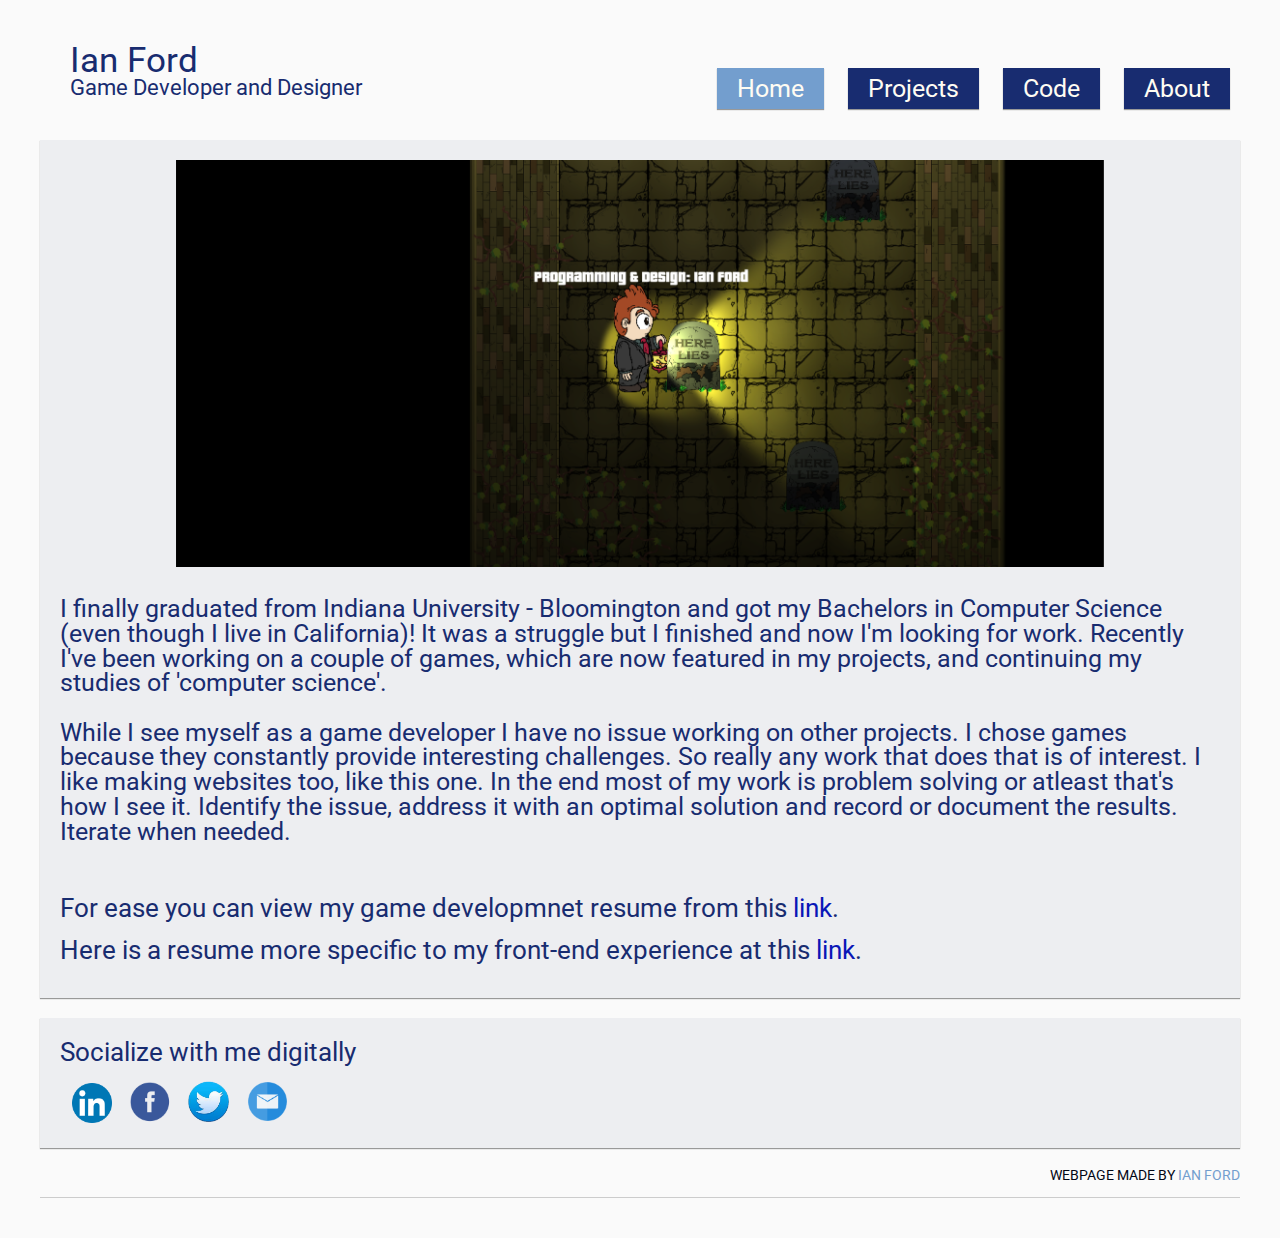
==== index.html @ 1958c80b "Fixed 404 page" ====
<!DOCTYPE html>
<html lang="en">
	<head>
		<meta name="author" content="Ian Ford" />
		<meta charset="utf-8" />
		<meta name="description" content="Personal portfolio of Ian Ford" />
		
		<link rel="stylesheet" href="style.css" type="text/css" />
		
		<title>Intrepid Artisan</title>
	</head>
	<body>
		<!--Page Content -->
		<div id="page">
			<!-- Logo -->
			<div id="logo">
				<a href="index.html" id="logoLink">Ian Ford <div style="font-size: 63%; padding-top: 6px;">Game Developer and Designer</div></a>
			</div>
			<!-- /Logo -->
			
			<!-- Navigation Bar -->
			<nav id="nav">
				<ul class="clearfix">
					<li id="CurrentItem"><a href="index.html">Home</a></li>
					<li><a href="projects.html">Projects</a></li>
					<li><a href="code.html">Code</a></li>
					<li><a href="about.html">About</a></li>
				</ul>
			</nav>
			<!-- /Navigation Bar -->
			
			<!-- Text -->
			<div id="content">
				
				<img src="Images/Games/Acceptance.png" id="indexBanner" />
								
				<h3 >
					<p>
					I finally graduated from Indiana University - Bloomington and got my Bachelors in Computer Science (even though I live in California)! It was a struggle but I finished and now I'm looking for work. Recently I've been working on a couple of games, which are now featured in my projects, and continuing my studies of 'computer science'.
					<br />
					<br />
					While I see myself as a game developer I have no issue working on other projects. I chose games because they constantly provide interesting challenges. So really any work that does that is of interest. I like making websites too, like this one. In the end most of my work is problem solving or atleast that's how I see it. Identify the issue, address it with an optimal solution and record or document the results. Iterate when needed.
					<br />
					<br />
					
					</p>
					<h2 >
					For ease you can view my game developmnet resume from this <a href="Resume.pdf" type="application/pdf" alt="Game Development Resume" id="Resume">link</a>.
					</h2>
					<h2>
					Here is a resume more specific to my front-end experience at this <a href="FrontEndResume.pdf" type"application/pdf" alt="Front End Resume" id="Resume">link</a>.
					</h2>
				</h3>
			</div>
			<!-- /Text -->
			
			<!-- Text -->
				<div id="content">
					<h2>Socialize with me digitally</h2>
					
						
						<a href="https://www.linkedin.com/pub/ian-ford/83/966/61b" id="contactIcon"><img src="Images/Portfolio/linkedin.png" alt="LinkedIn" height="40px" width="40px"/></a>
						
						<a href="https://www.facebook.com/ian.ford.1213" id="contactIcon"><img src="Images/Portfolio/facebook.png" alt="Facebook" height="43px" width="43px"/></a>
						
						<a href="https://twitter.com/ooglykraken" id="contactIcon"><img src="Images/Portfolio/twitter.png" alt="Twitter" height="43px" width="43px"/></a>
						
						<a href="mailto:ianjford@hotmail.com" id="contactIcon"><img src="Images/Portfolio/email.png" alt="E-Mail" height="43px" width="43px"/></a>
							
							
				</div>
				<!-- /Text -->
				
			<!-- Footer -->
			<div id="footer">
				<p> Webpage made by <span>Ian Ford</span></p>
			</div>
			<!-- /Footer -->
		</div>
		<!-- /Page Content -->
	</body>
</html>
---- style.css ----
/*
Theme Name: ooglykraken
Author: Ian Ford
Author URI: index.html
Version: 1.0
*/

/* Pia http://www.colourlovers.com/palette/4434686/pia*/
/*
*/

@import url('https://fonts.googleapis.com/css?family=Roboto');

p{ 
	line-height: 1em;
}

h1, h2, h3, h4, h5, h6{
	color: #182C70;
	font-weight: normal;
	line-height: 1.1em;
	margin: 0 0 .5em 0;
}

h1{
	font-size: 2.4em;
	color: #182C70;
}

h2{
	font-size: 1.5em;
	color: #182C70;
}

h2 a{
	text-decoration: none;
}

h3 p{
	font-size: 120%;
}

a{
	color: #0917B7;
	text-decoration: underline;
}

a:hover{
	color: #739ECE;
	font-weight: bold;
	text-decoration: none;
}

a:active{
	color: #182C70;
}

img:hover{
	
}

body{
	font-family: 'Roboto', sans-serif;
	font-size: 110%;
	line-height: 1.2em;
	color: #182C70;
	margin: 0;
	background: #FAFAFA;
}

.clearfix:after{
	display: block;
	clear: both;
}

/* Page ID */
#page{
	margin: 40px;
}

/* Logo ID */
#logo{
	margin: 10px 0px 0px 30px;
	font-family: 'Roboto', sans-serif;
	display: inline-block;
	font-size: 200%;
}

#logo a:hover{
	font-weight: normal;
	color: #739ECE;
}

#logoLink{
	color: #182C70;
	text-decoration: none;
}

/* Navigation ID */
#nav{
	width: 60%;
	display: inline-block;
	text-align: right;
	float: right;
}

#nav li{

	list-style: none;
}

#nav a{
	transition: all linear .15s;
	color: #739ECE;
	text-decoration: none;
	font-size: 140%;
}

#nav ul li{
	position: relative;
	display: inline-block;
	height: 45px;
	padding: 10px;
	margin: 0px;
}

#nav ul li a{
	background: #182C70;
	color: #FFFCF3;
	display: inline-block;
	padding: 10px 20px;
	display: inline-block;
	text-decoration: normal;
}

#nav ul li a:hover{
	background-color: #739ECE;
	box-shadow: 0px 1px 1px #666;
	font-weight: normal;
}

#nav ul li a:active{
	background-color: #0917B7;
}

#nav li:hover #DropDown{
	z-index: 1;
	opacity: 1;
}

#nav li:hover > a, #nav #CurrentItem > a{
	text-decoration: none;
	background-color: #739ECE;
}

#content{
	margin: 20px 0;
	background: #EDEEF1;
	padding: 20px;
	clear: both;
}

#content, ul li a{
	box-shadow: 0px 1px 1px #999
}

/* Footer ID */
#footer{
	border-bottom: 1px #ccc solid;
	margin: 0 0 10px 0;
}

#footer p{
	text-align: right;
	text-transform: uppercase;
	font-size: 80%;
	color: #020616;
}

#footer p span{
	color: #739ECE;
}

/* About Image */
#aboutImg{
	padding: 6px;
	margin: 4px 20px 30px 20px;
	float: left;
}

/* Banner for index.html */
#indexBanner{
	margin: 0 0 0 10%;
	height: 80%;
	width: 80%;
}

#projectBanner{
	margin: 0 0 0 25%;
	height: 50%;
	width: 50%;
}

#popupImg{
	margin: 0 0 0 25%;
	width: 40%;
	height: 40%;
}

#gameTitle{
	color: #182C70;
}

#contactIcon{
	padding-left: 12px;
}

/* Project ul stats */

#projectStats{
	position: relative;
	width: 100%;
	margin: 0 0 0 5%;
	display: inline-block;
}

#projectStats h2{
	font-size: 130%;
	width: 80%;
	margin: 1% 0 0 10%;
}

#projectStats p{
	padding: 4px;
	margin: 4px;
	font-size: 100%;
}

#leftStats{
	float: left;
	margin: 0 0 0 18%;
}

#rightStats{
	margin: 0 23% 0 1%;
	float: right;
}

/* Image Inspector */

#imgPopupBackground{
	position: relative;	
	z-index: 0;
}

#imgPopupBackground img{
	position: relative;
	width: 30%;
	height: 30%;
	margin: 0px 5px;
}

#imgPopupBackground:hover{
	z-index: 50;
	cursor: default;
}

#imgPopupBackground span{
	position: absolute;
	background-color: #E0E1E3;
	visibility: hidden;
	color: #182C70;
	left: -30%;
	margin: 0px 5px 5px 5px;
	padding: 10px 0px 5px 0px;
	font-size: 22px;
	font-family: 'Roboto', sans-serif;
	border: 1px solid #182C70;
}

#imgPopupBackground span img{
	padding: 4px;
	width: 90%;
	height: 90%;
}

#imgPopupBackground:hover span{
	visibility: visible;
	top: 0;
	width: 180%;
}

#elevatorPitch {
	padding: 1%;
}


/* Popups : adapted from https://eichefam.net/2011/12/21/popup-windows-without-javascript/ */
#wrapper {
  width: 100%;
  margin: 0 0 0 5%;
  text-align: left;
}

.projectButton {
  font-family: 'Roboto', sans-serif;
  font-size: 40px;
  padding: 7px 10px;
  border: 5px solid #182C70;
  box-shadow: 0 1px 3px rgba(0, 0, 0, 0.15);
  color: #182C70;
  text-decoration: none;
  font-weight: bold;
  text-shadow: 0 1px 0 #fff;
  transition: all 0.2s ease-out;
}

.projectButton:hover {
	background-color: #182C70;
	box-shadow: 0 1px 3px rgba(0, 0, 0, 0.25);
	color: #FFFCF3;
}

.projectButton:active {
  box-shadow: 0 1px 3px rgba(0, 0, 0, 0.25) inset;
}

.popupOverlay {
  position: absolute;
  background: rgba(0, 0, 0, 0.5);
  transition: opacity 200ms;
  visibility: hidden;
  opacity: 0;
  width: 100%;
  height: 100%;
  z-index: 55;
}
.popupOverlay .light {
  background: rgba(255, 255, 255, 0.5);
}
.popupOverlay .cancel {
  position: absolute;
  width: 100%;
  height: 100%;
  cursor: default;
}
.popupOverlay:target {
  visibility: visible;
  opacity: 1;
}

.popup {
  margin: 75px auto;
  padding: 20px;
  background: #fff;
  border: 1px solid #666;
  width: 85%;
  height: 85%;
  box-shadow: 0 0 50px rgba(0, 0, 0, 0.5);
  position: relative;
  z-index: 60;
}
.light .popup {
  border-color: #aaa;
  box-shadow: 0 2px 10px rgba(0, 0, 0, 0.25);
}
.popup h2 {
  margin: 0 0 0 0;
	text-align: center;
	color: black;
  font-family: 'Roboto', sans-serif;
}
.popup .close {
  position: absolute;
  width: 20px;
  height: 20px;
  top: 20px;
  right: 20px;
  opacity: 0.8;
  transition: all 200ms;
  font-size: 24px;
  font-weight: bold;
  text-decoration: none;
  color: #666;
}
.popup .close:hover {
  opacity: 1;
}
.popup .popupContent {
  overflow: automatic;
}

.popup p {
  margin: 0 0 1em;
}

.popup p:last-child {
  margin: 0;
}
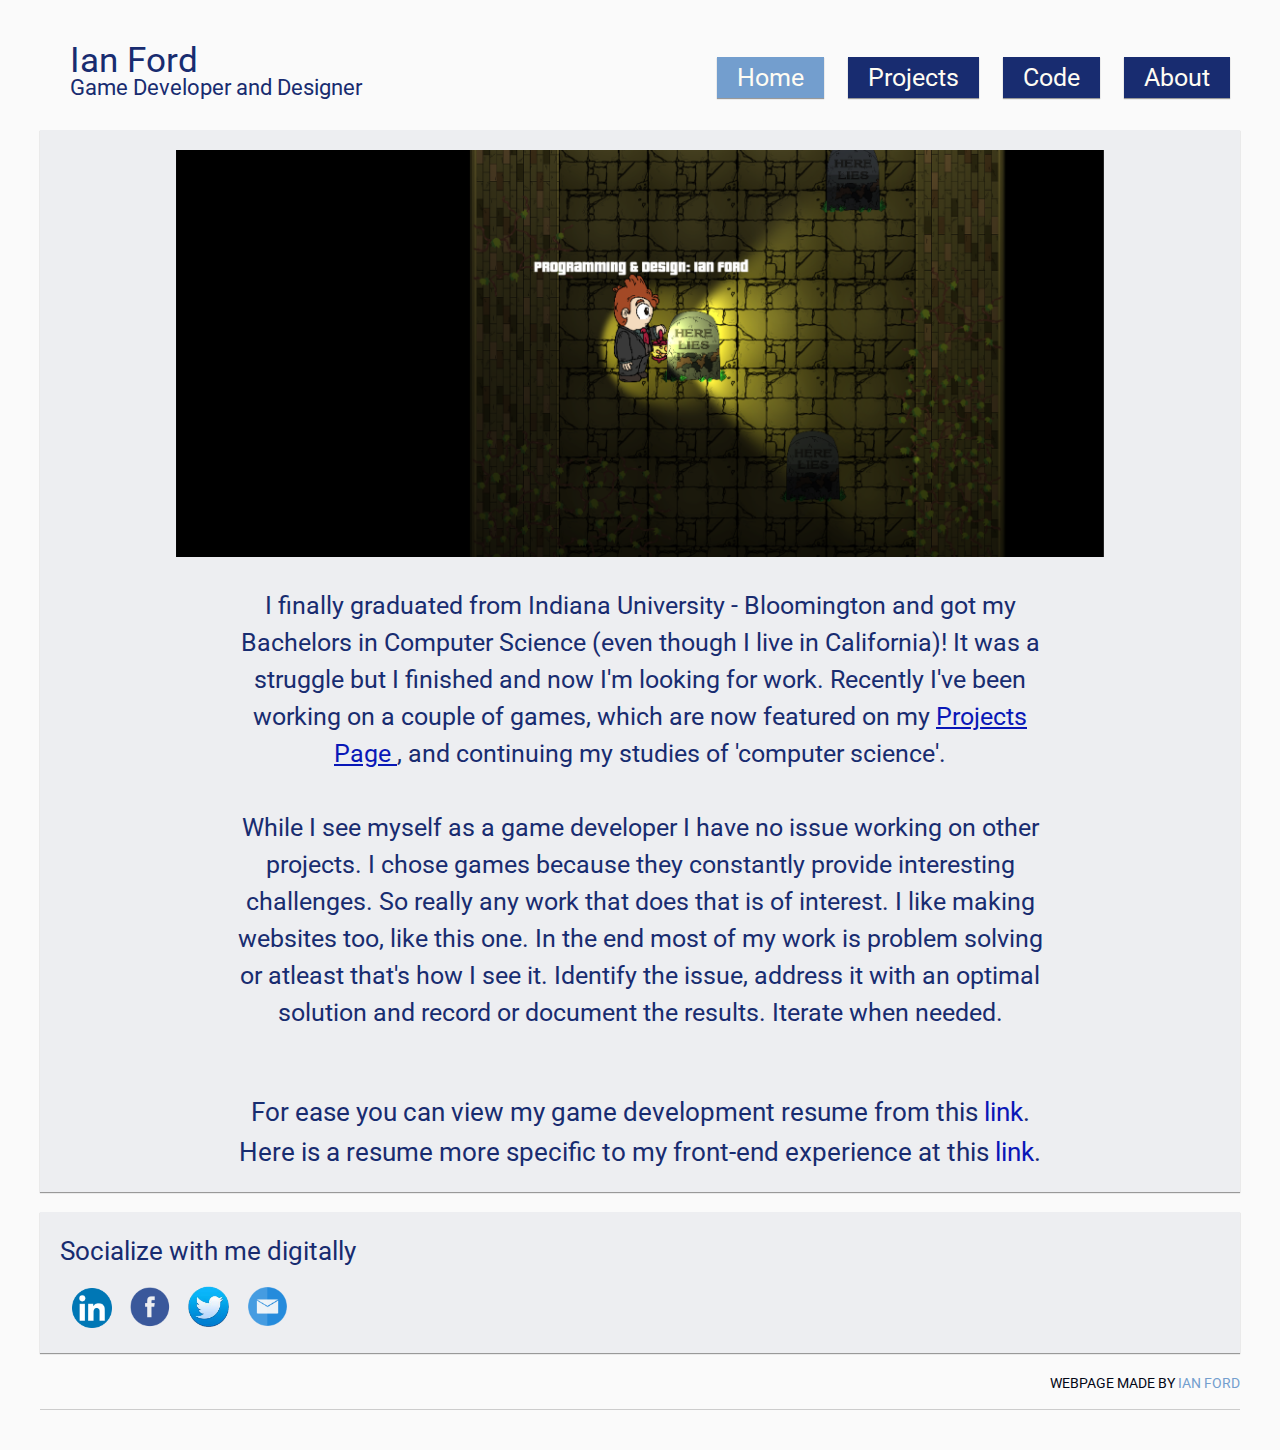
==== commit fd0a64a1: "Added some links, adjusted size of play button, fixed typo on index" ====
--- a/index.html
+++ b/index.html
@@ -34,9 +34,9 @@
 				
 				<img src="Images/Games/Acceptance.png" id="indexBanner" />
 								
-				<h3 >
+				<h3 style="width: 70%; text-align: center; margin: 0 0 0 15%">
 					<p>
-					I finally graduated from Indiana University - Bloomington and got my Bachelors in Computer Science (even though I live in California)! It was a struggle but I finished and now I'm looking for work. Recently I've been working on a couple of games, which are now featured in my projects, and continuing my studies of 'computer science'.
+					I finally graduated from Indiana University - Bloomington and got my Bachelors in Computer Science (even though I live in California)! It was a struggle but I finished and now I'm looking for work. Recently I've been working on a couple of games, which are now featured on my <a href="projects.html"> Projects Page </a>, and continuing my studies of 'computer science'.
 					<br />
 					<br />
 					While I see myself as a game developer I have no issue working on other projects. I chose games because they constantly provide interesting challenges. So really any work that does that is of interest. I like making websites too, like this one. In the end most of my work is problem solving or atleast that's how I see it. Identify the issue, address it with an optimal solution and record or document the results. Iterate when needed.
@@ -44,10 +44,10 @@
 					<br />
 					
 					</p>
-					<h2 >
-					For ease you can view my game developmnet resume from this <a href="Resume.pdf" type="application/pdf" alt="Game Development Resume" id="Resume">link</a>.
+					<h2 style="width: 70%; text-align: center; margin: 0 0 0 15%">
+					For ease you can view my game development resume from this <a href="Resume.pdf" type="application/pdf" alt="Game Development Resume" id="Resume">link</a>.
 					</h2>
-					<h2>
+					<h2 style="width: 70%; text-align: center; margin: 0 0 0 15%">
 					Here is a resume more specific to my front-end experience at this <a href="FrontEndResume.pdf" type"application/pdf" alt="Front End Resume" id="Resume">link</a>.
 					</h2>
 				</h3>
--- a/style.css
+++ b/style.css
@@ -12,13 +12,13 @@
 @import url('https://fonts.googleapis.com/css?family=Roboto');
 
 p{ 
-	line-height: 1em;
+	line-height: 1.5em;
 }
 
 h1, h2, h3, h4, h5, h6{
 	color: #182C70;
 	font-weight: normal;
-	line-height: 1.1em;
+	line-height: 1.5em;
 	margin: 0 0 .5em 0;
 }
 
@@ -57,6 +57,15 @@
 
 img:hover{
 	
+}
+
+ul { 
+    display: block;
+	margin-top: 1%;
+}
+
+li {
+	margin: 1% 0 0 0; 
 }
 
 body{
@@ -217,34 +226,72 @@
 
 /* Project ul stats */
 
-#projectStats{
+#projectContent{
 	position: relative;
 	width: 100%;
 	margin: 0 0 0 5%;
 	display: inline-block;
 }
 
-#projectStats h2{
+#projectContent h2{
 	font-size: 130%;
 	width: 80%;
 	margin: 1% 0 0 10%;
 }
 
-#projectStats p{
+#projectContent p{
 	padding: 4px;
 	margin: 4px;
 	font-size: 100%;
 }
 
-#leftStats{
-	float: left;
-	margin: 0 0 0 18%;
-}
-
-#rightStats{
-	margin: 0 23% 0 1%;
-	float: right;
-}
+#elevatorPitch {
+	position: relative;
+	display: inline-block;
+	font-size: 130%;
+	width: 70%;
+	margin: 1% 0 0 15%;
+	padding: 1%;
+}
+
+#stats{
+	position: relative;
+	width: 100%;
+	display: inline-block;
+	margin: 0 0 0 15%;
+	font-size: 160%;
+}
+
+.playButton{
+	text-align: center;
+	position: relative;
+	display: inline-block;
+	width: 10%;
+	margin: 0 0 0 40%;
+	padding: 1%;
+	font-family: 'Roboto', sans-serif;
+  font-size: 40px;
+  border: 5px solid #182C70;
+  box-shadow: 0 1px 3px rgba(0, 0, 0, 0.15);
+  color: #FFFCF3;
+  text-decoration: none;
+  font-weight: bold;
+  text-shadow: 0 1px 0 #fff;
+  transition: all 0.2s ease-out;
+  background-color: #182C70;
+}
+
+.playButton:hover {
+	background-color: transparent;
+	border-color: #182C70;
+	box-shadow: 0 1px 3px rgba(0, 0, 0, 0.25);
+	color: #182C70;
+}
+
+.playButton:active {
+  box-shadow: 0 1px 3px rgba(0, 0, 0, 0.25) inset;
+}
+
 
 /* Image Inspector */
 
@@ -290,15 +337,10 @@
 	width: 180%;
 }
 
-#elevatorPitch {
-	padding: 1%;
-}
-
-
 /* Popups : adapted from https://eichefam.net/2011/12/21/popup-windows-without-javascript/ */
 #wrapper {
   width: 100%;
-  margin: 0 0 0 5%;
+  margin: 0 0 0 0%;
   text-align: left;
 }
 
@@ -354,8 +396,8 @@
   padding: 20px;
   background: #fff;
   border: 1px solid #666;
-  width: 85%;
-  height: 85%;
+  width: 35%;
+  height: 60%;
   box-shadow: 0 0 50px rgba(0, 0, 0, 0.5);
   position: relative;
   z-index: 60;
@@ -364,11 +406,13 @@
   border-color: #aaa;
   box-shadow: 0 2px 10px rgba(0, 0, 0, 0.25);
 }
-.popup h2 {
+.popup h1 {
   margin: 0 0 0 0;
 	text-align: center;
 	color: black;
   font-family: 'Roboto', sans-serif;
+  padding: 4%;
+  font-weight: bold;
 }
 .popup .close {
   position: absolute;
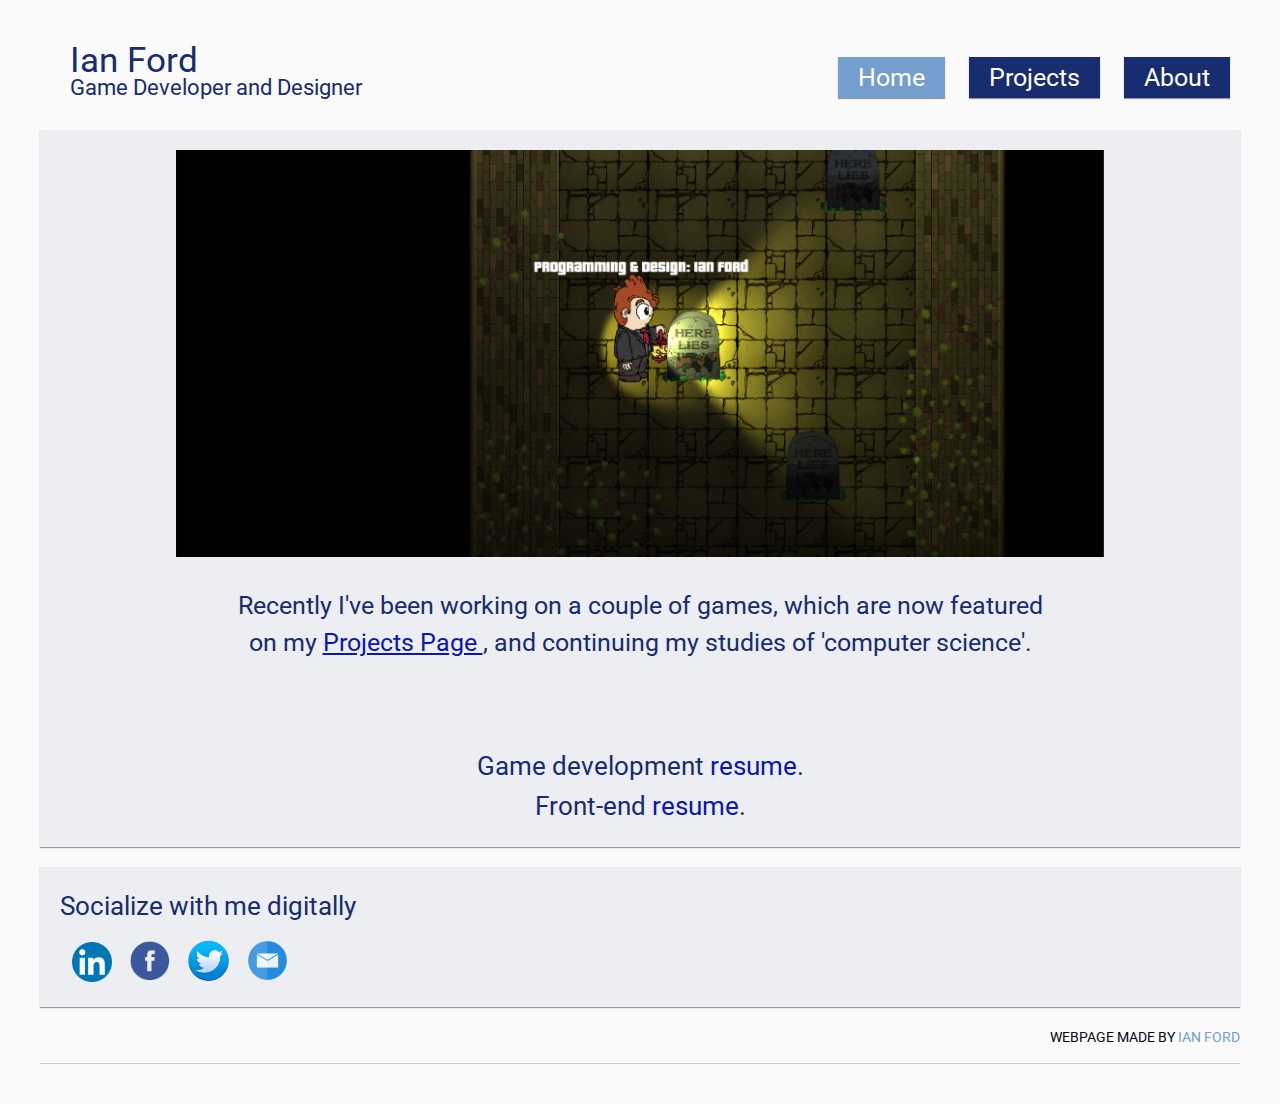
==== commit 1a131609: "Cleaned up style semantically and logically" ====
--- a/index.html
+++ b/index.html
@@ -23,7 +23,7 @@
 				<ul class="clearfix">
 					<li id="CurrentItem"><a href="index.html">Home</a></li>
 					<li><a href="projects.html">Projects</a></li>
-					<li><a href="code.html">Code</a></li>
+					
 					<li><a href="about.html">About</a></li>
 				</ul>
 			</nav>
@@ -36,19 +36,17 @@
 								
 				<h3 style="width: 70%; text-align: center; margin: 0 0 0 15%">
 					<p>
-					I finally graduated from Indiana University - Bloomington and got my Bachelors in Computer Science (even though I live in California)! It was a struggle but I finished and now I'm looking for work. Recently I've been working on a couple of games, which are now featured on my <a href="projects.html"> Projects Page </a>, and continuing my studies of 'computer science'.
-					<br />
-					<br />
-					While I see myself as a game developer I have no issue working on other projects. I chose games because they constantly provide interesting challenges. So really any work that does that is of interest. I like making websites too, like this one. In the end most of my work is problem solving or atleast that's how I see it. Identify the issue, address it with an optimal solution and record or document the results. Iterate when needed.
+					Recently I've been working on a couple of games, which are now featured on my <a href="projects.html" alt="Game Development Resume" id="Resume"> Projects Page </a>, and continuing my studies of 'computer science'.
+					</p>
+					
 					<br />
 					<br />
 					
-					</p>
 					<h2 style="width: 70%; text-align: center; margin: 0 0 0 15%">
-					For ease you can view my game development resume from this <a href="Resume.pdf" type="application/pdf" alt="Game Development Resume" id="Resume">link</a>.
+					Game development <a href="Resume.pdf" type="application/pdf" alt="Game Development Resume" id="Resume">resume</a>.
 					</h2>
 					<h2 style="width: 70%; text-align: center; margin: 0 0 0 15%">
-					Here is a resume more specific to my front-end experience at this <a href="FrontEndResume.pdf" type"application/pdf" alt="Front End Resume" id="Resume">link</a>.
+					Front-end <a href="FrontEndResume.pdf" type"application/pdf" alt="Front End Resume" id="Resume">resume</a>.
 					</h2>
 				</h3>
 			</div>
@@ -59,13 +57,13 @@
 					<h2>Socialize with me digitally</h2>
 					
 						
-						<a href="https://www.linkedin.com/pub/ian-ford/83/966/61b" id="contactIcon"><img src="Images/Portfolio/linkedin.png" alt="LinkedIn" height="40px" width="40px"/></a>
+						<a href="https://www.linkedin.com/pub/ian-ford/83/966/61b" class="contactIcon"><img src="Images/Portfolio/linkedin.png" alt="LinkedIn" height="40px" width="40px"/></a>
 						
-						<a href="https://www.facebook.com/ian.ford.1213" id="contactIcon"><img src="Images/Portfolio/facebook.png" alt="Facebook" height="43px" width="43px"/></a>
+						<a href="https://www.facebook.com/ian.ford.1213" class="contactIcon"><img src="Images/Portfolio/facebook.png" alt="Facebook" height="43px" width="43px"/></a>
 						
-						<a href="https://twitter.com/ooglykraken" id="contactIcon"><img src="Images/Portfolio/twitter.png" alt="Twitter" height="43px" width="43px"/></a>
+						<a href="https://twitter.com/ooglykraken" class="contactIcon"><img src="Images/Portfolio/twitter.png" alt="Twitter" height="43px" width="43px"/></a>
 						
-						<a href="mailto:ianjford@hotmail.com" id="contactIcon"><img src="Images/Portfolio/email.png" alt="E-Mail" height="43px" width="43px"/></a>
+						<a href="mailto:ianjford@hotmail.com" class="contactIcon"><img src="Images/Portfolio/email.png" alt="E-Mail" height="43px" width="43px"/></a>
 							
 							
 				</div>
--- a/style.css
+++ b/style.css
@@ -204,48 +204,52 @@
 	width: 80%;
 }
 
-#projectBanner{
+.aboutMe{
+	font-size: 130%
+}
+
+.projectBanner{
 	margin: 0 0 0 25%;
 	height: 50%;
 	width: 50%;
 }
 
-#popupImg{
+.popupImg{
 	margin: 0 0 0 25%;
 	width: 40%;
 	height: 40%;
 }
 
-#gameTitle{
-	color: #182C70;
-}
-
-#contactIcon{
+.gameTitle{
+	color: #182C70;
+}
+
+.contactIcon{
 	padding-left: 12px;
 }
 
 /* Project ul stats */
 
-#projectContent{
+.projectContent{
 	position: relative;
 	width: 100%;
 	margin: 0 0 0 5%;
 	display: inline-block;
 }
 
-#projectContent h2{
+.projectContent h2{
 	font-size: 130%;
 	width: 80%;
 	margin: 1% 0 0 10%;
 }
 
-#projectContent p{
+.projectContent p{
 	padding: 4px;
 	margin: 4px;
 	font-size: 100%;
 }
 
-#elevatorPitch {
+.elevatorPitch {
 	position: relative;
 	display: inline-block;
 	font-size: 130%;
@@ -254,7 +258,7 @@
 	padding: 1%;
 }
 
-#stats{
+.stats{
 	position: relative;
 	width: 100%;
 	display: inline-block;
@@ -293,52 +297,10 @@
 }
 
 
-/* Image Inspector */
-
-#imgPopupBackground{
-	position: relative;	
-	z-index: 0;
-}
-
-#imgPopupBackground img{
-	position: relative;
-	width: 30%;
-	height: 30%;
-	margin: 0px 5px;
-}
-
-#imgPopupBackground:hover{
-	z-index: 50;
-	cursor: default;
-}
-
-#imgPopupBackground span{
-	position: absolute;
-	background-color: #E0E1E3;
-	visibility: hidden;
-	color: #182C70;
-	left: -30%;
-	margin: 0px 5px 5px 5px;
-	padding: 10px 0px 5px 0px;
-	font-size: 22px;
-	font-family: 'Roboto', sans-serif;
-	border: 1px solid #182C70;
-}
-
-#imgPopupBackground span img{
-	padding: 4px;
-	width: 90%;
-	height: 90%;
-}
-
-#imgPopupBackground:hover span{
-	visibility: visible;
-	top: 0;
-	width: 180%;
-}
+
 
 /* Popups : adapted from https://eichefam.net/2011/12/21/popup-windows-without-javascript/ */
-#wrapper {
+.wrapper {
   width: 100%;
   margin: 0 0 0 0%;
   text-align: left;
@@ -396,8 +358,8 @@
   padding: 20px;
   background: #fff;
   border: 1px solid #666;
-  width: 35%;
-  height: 60%;
+  width: 50%;
+  height: 80%;
   box-shadow: 0 0 50px rgba(0, 0, 0, 0.5);
   position: relative;
   z-index: 60;
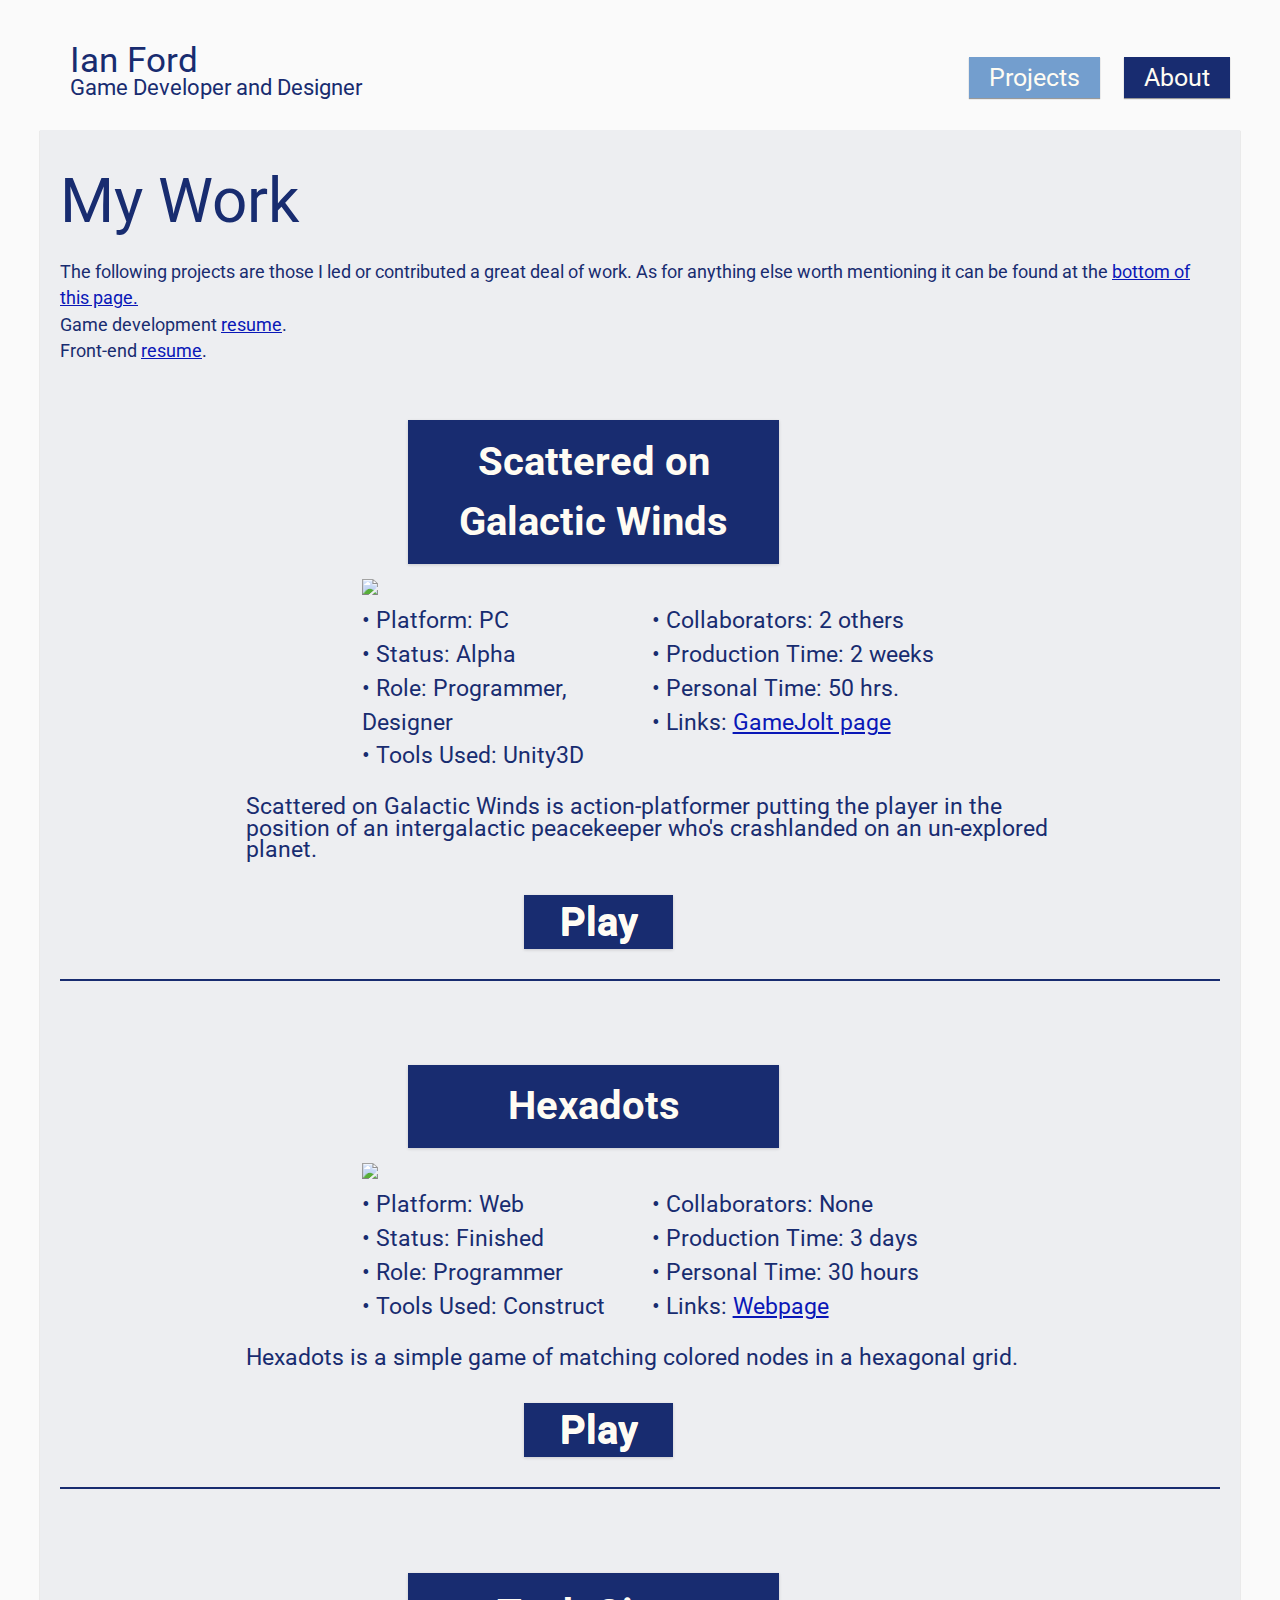
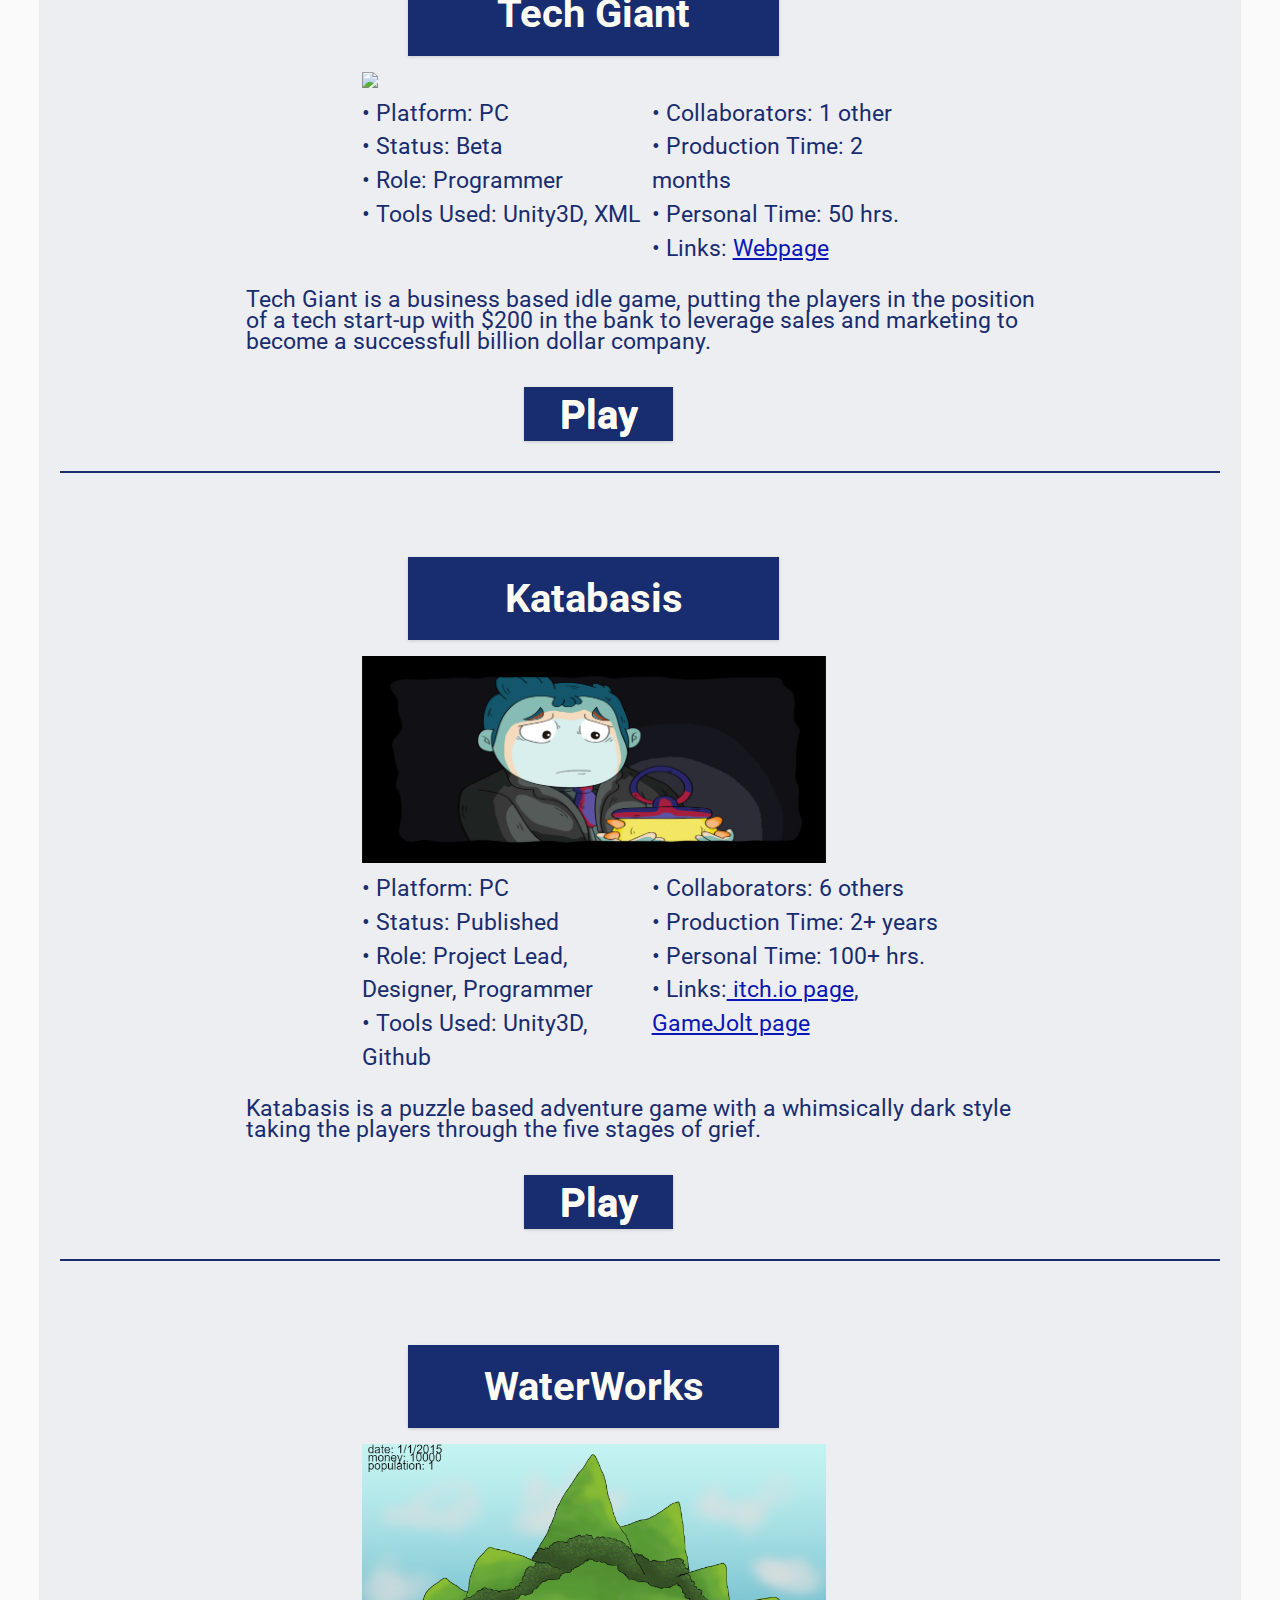
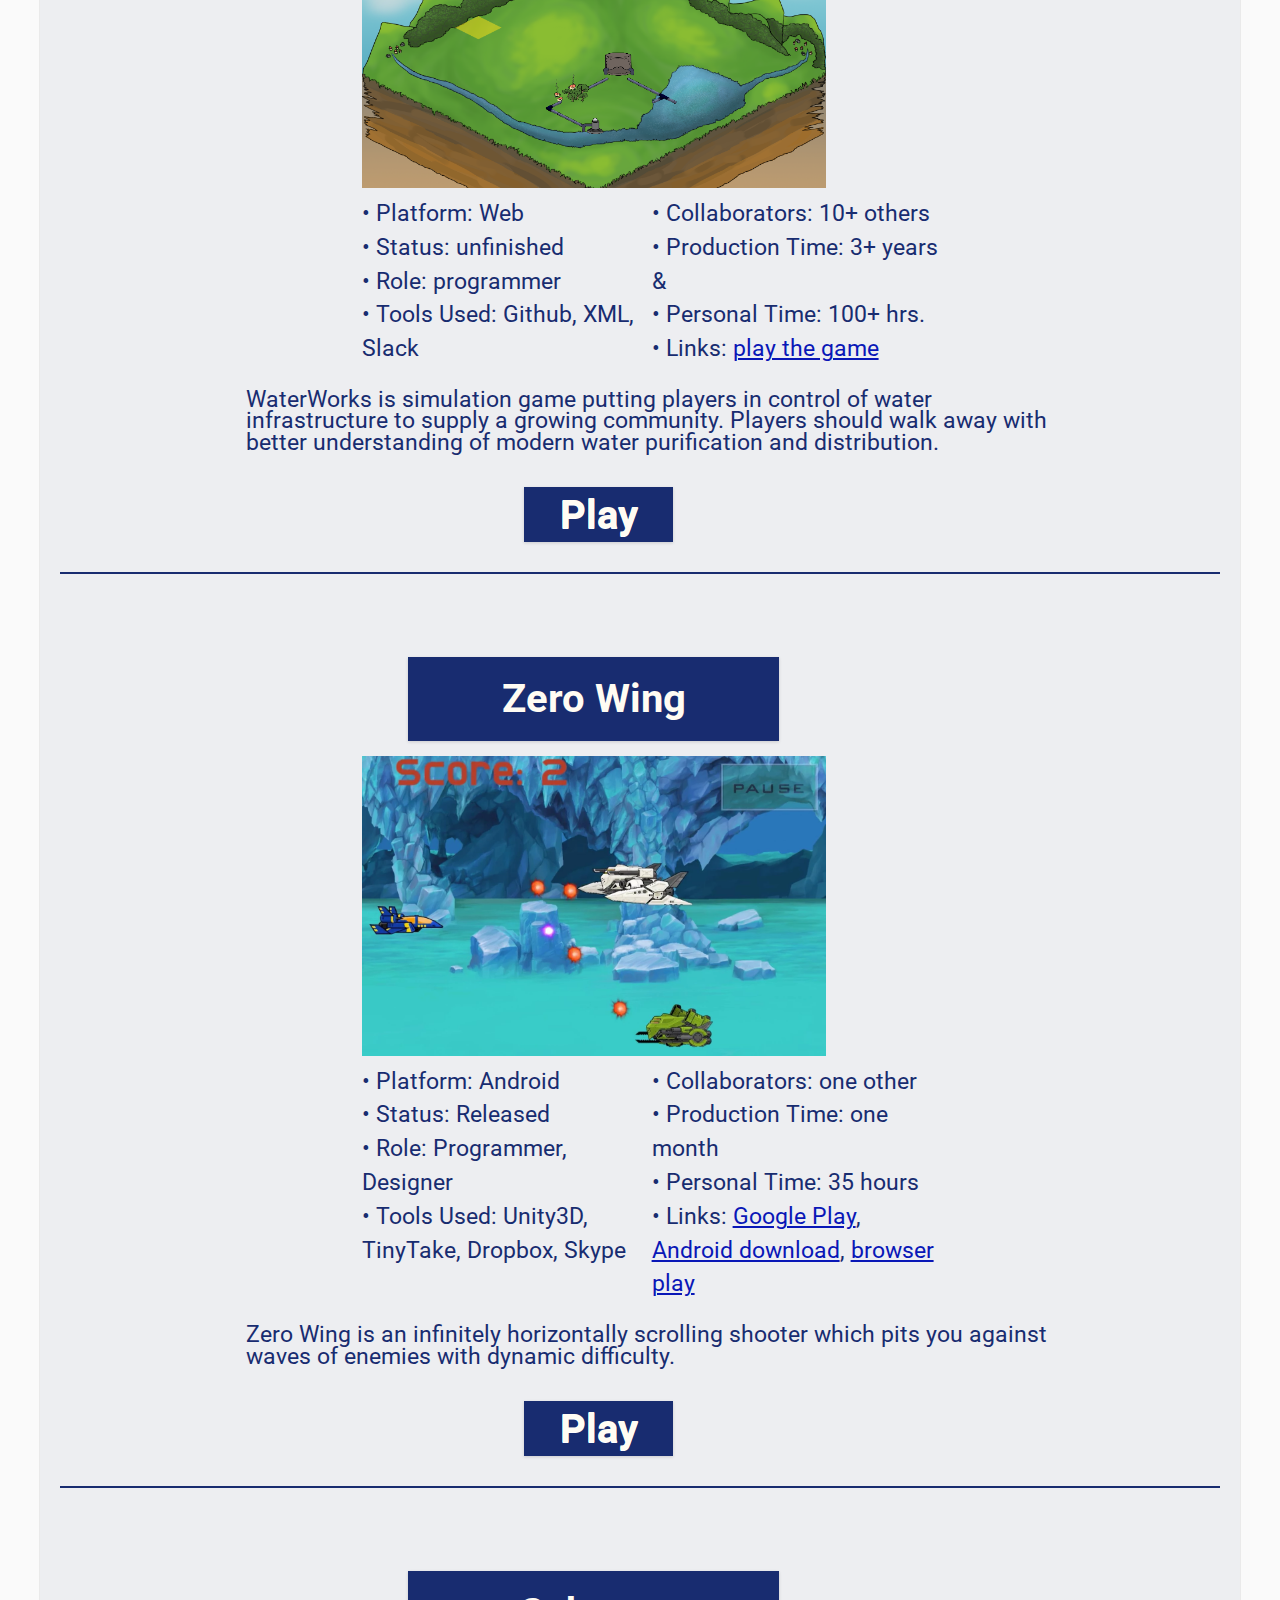
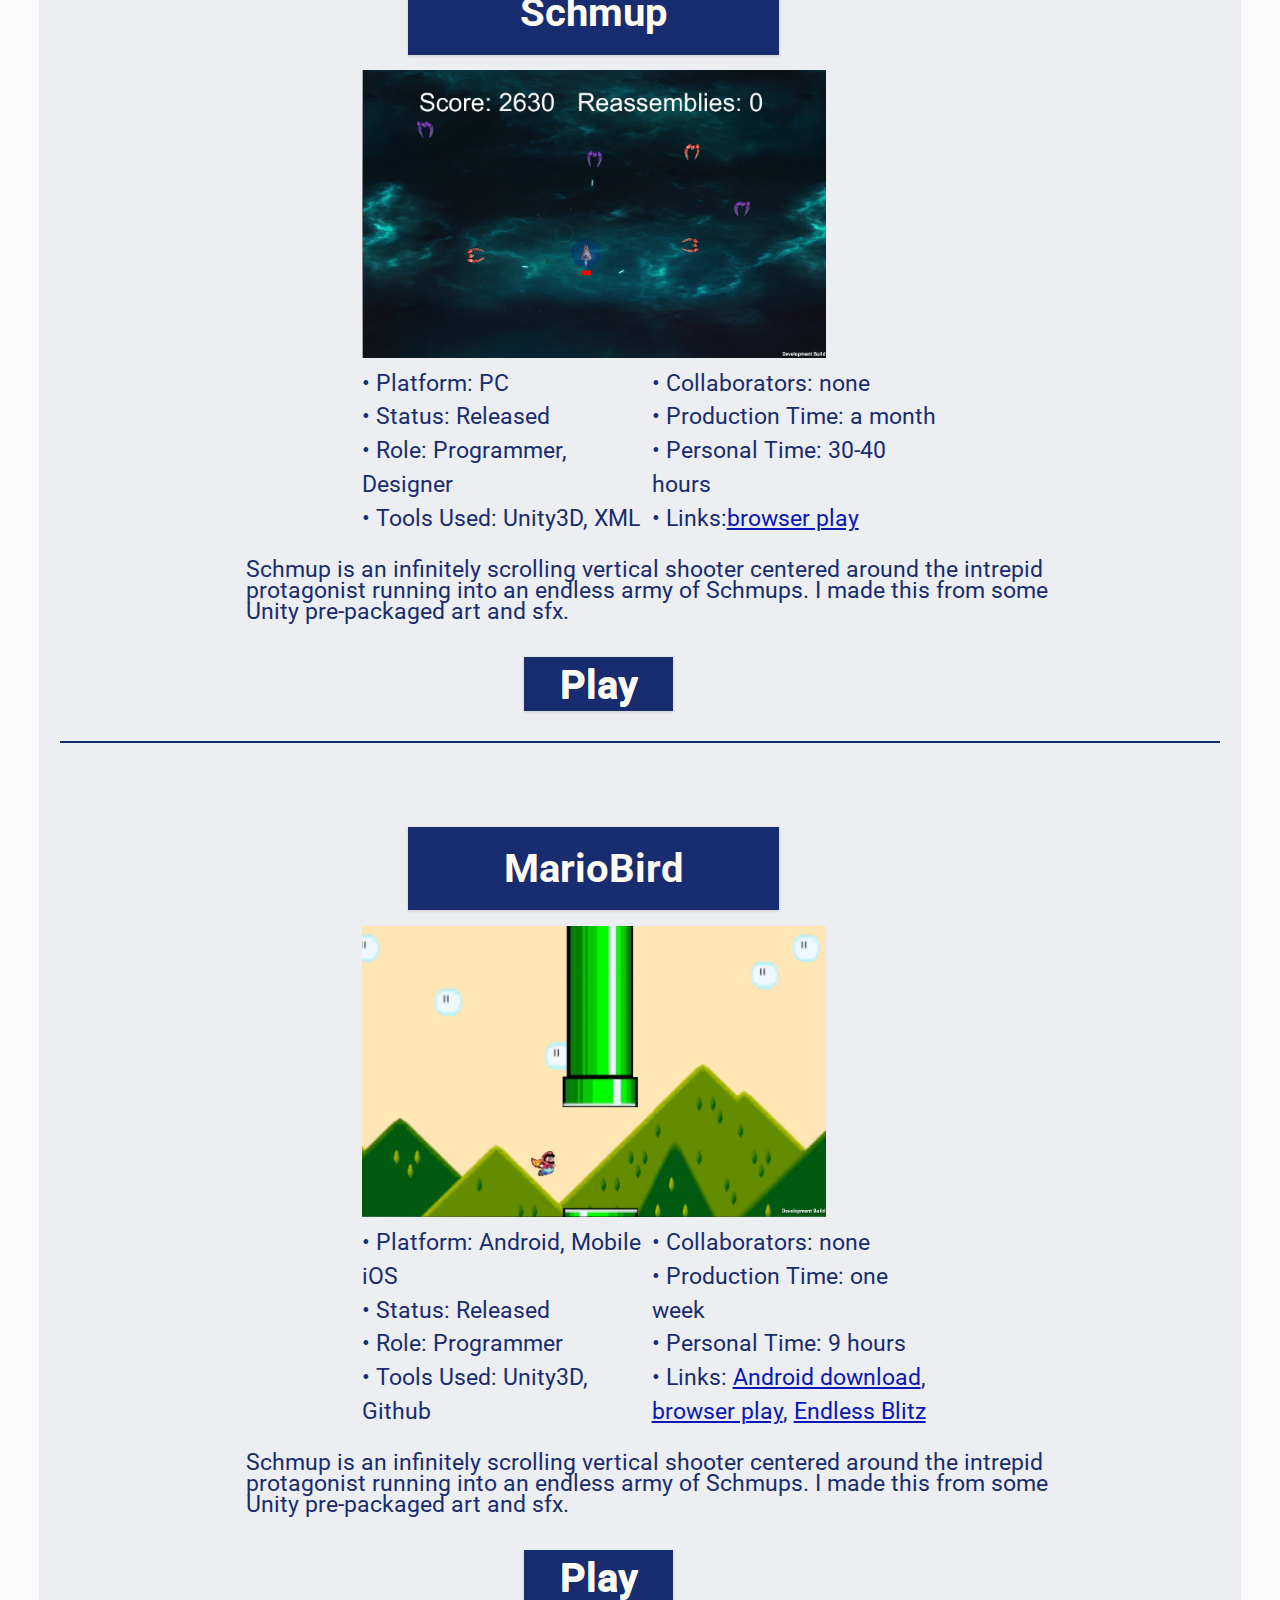
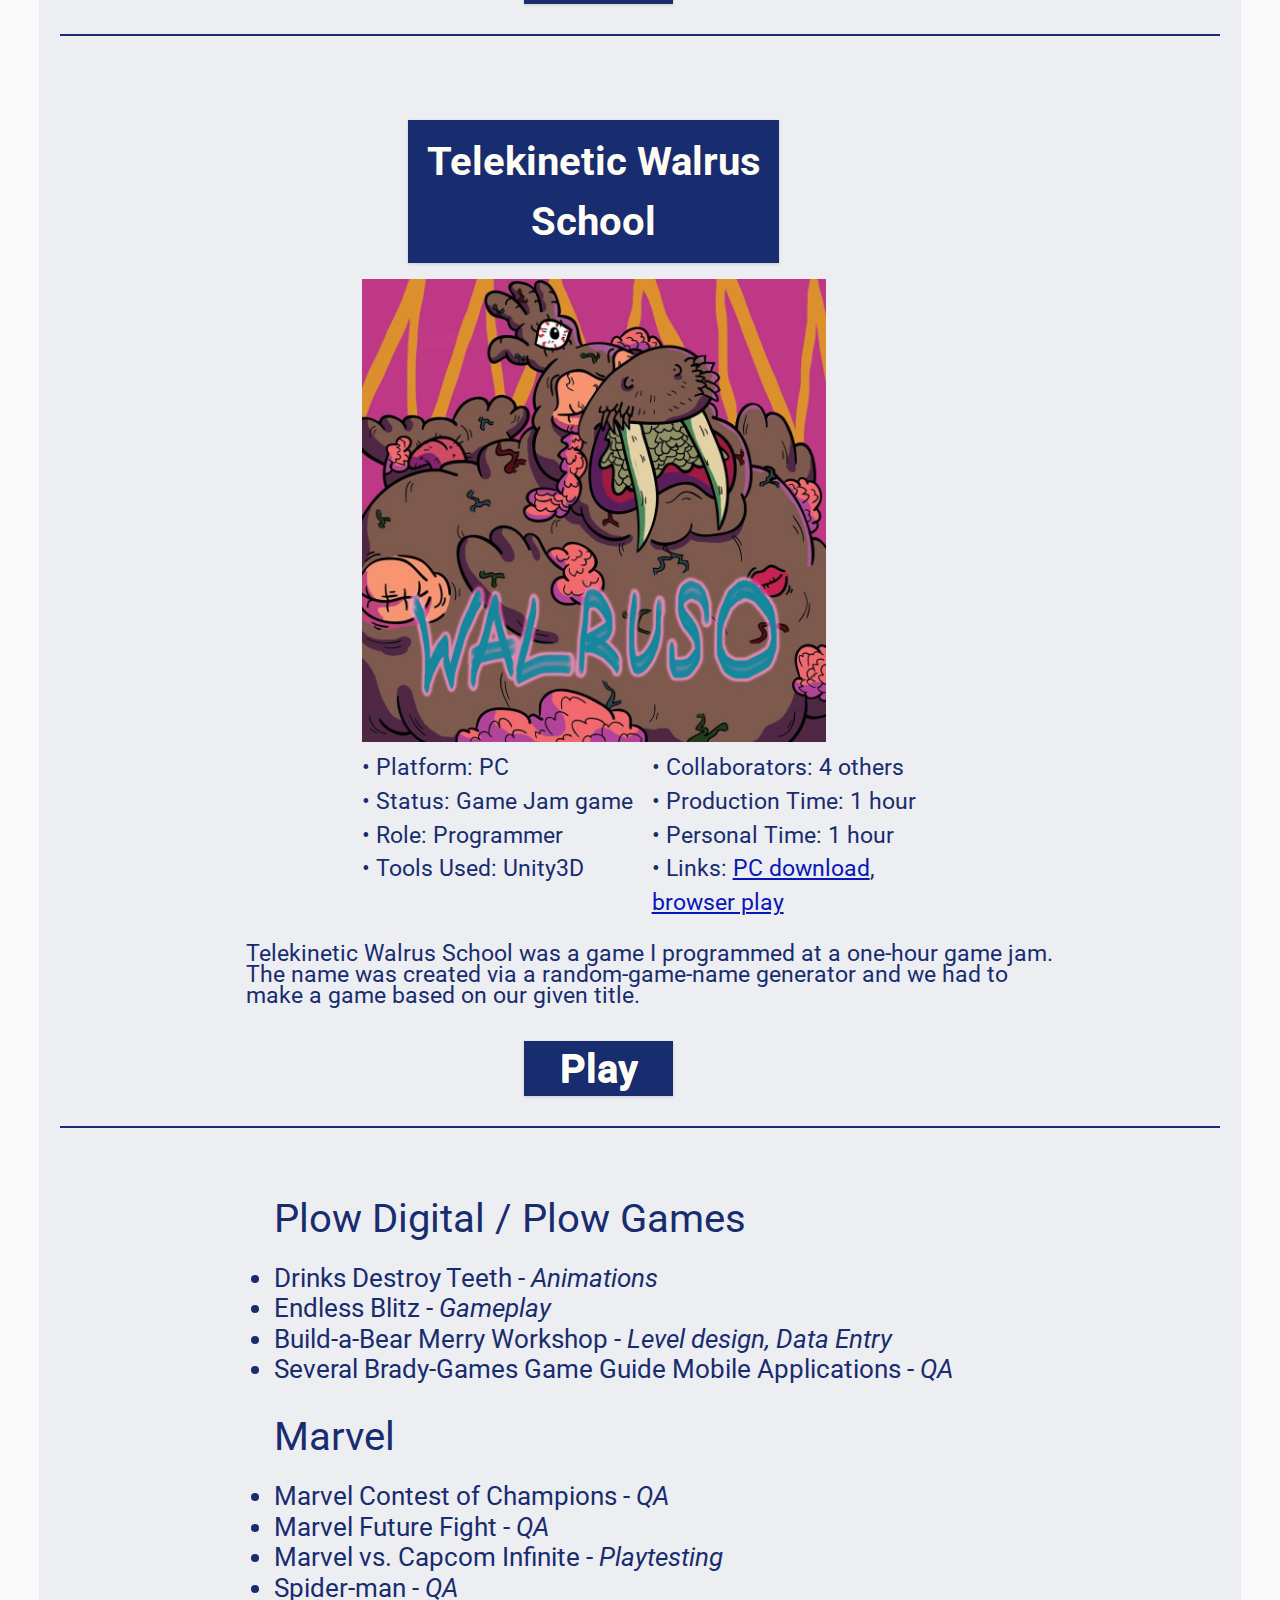
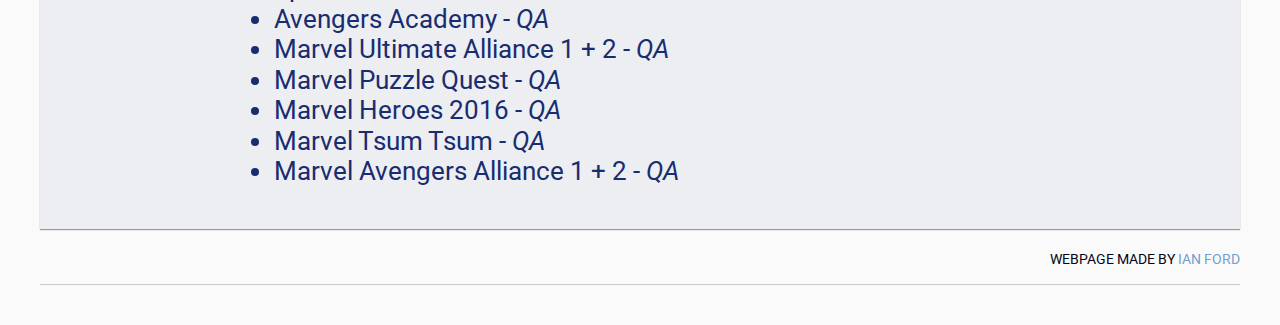
==== commit e8c0bf40: "Minor fixes with spacing" ====
--- a/index.html
+++ b/index.html
@@ -14,61 +14,374 @@
 		<div id="page">
 			<!-- Logo -->
 			<div id="logo">
-				<a href="index.html" id="logoLink">Ian Ford <div style="font-size: 63%; padding-top: 6px;">Game Developer and Designer</div></a>
+				<a href="index.html" id="logoLink">Ian Ford <div style="font-size: 63%; padding-top: 6px">Game Developer and Designer</div></a>
 			</div>
 			<!-- /Logo -->
 			
 			<!-- Navigation Bar -->
 			<nav id="nav">
 				<ul class="clearfix">
-					<li id="CurrentItem"><a href="index.html">Home</a></li>
-					<li><a href="projects.html">Projects</a></li>
-					
+					<li id="CurrentItem"><a href="index.html">Projects</a></li>
 					<li><a href="about.html">About</a></li>
 				</ul>
 			</nav>
 			<!-- /Navigation Bar -->
 			
-			<!-- Text -->
+			<!-- Content -->
 			<div id="content">
-				
-				<img src="Images/Games/Acceptance.png" id="indexBanner" />
-								
-				<h3 style="width: 70%; text-align: center; margin: 0 0 0 15%">
-					<p>
-					Recently I've been working on a couple of games, which are now featured on my <a href="projects.html" alt="Game Development Resume" id="Resume"> Projects Page </a>, and continuing my studies of 'computer science'.
-					</p>
-					
-					<br />
-					<br />
-					
-					<h2 style="width: 70%; text-align: center; margin: 0 0 0 15%">
-					Game development <a href="Resume.pdf" type="application/pdf" alt="Game Development Resume" id="Resume">resume</a>.
-					</h2>
-					<h2 style="width: 70%; text-align: center; margin: 0 0 0 15%">
-					Front-end <a href="FrontEndResume.pdf" type"application/pdf" alt="Front End Resume" id="Resume">resume</a>.
-					</h2>
-				</h3>
+				<h1 style="text-align: left; font-size: 350%; margin: 5px 15px 0px 0px;">My Work</h1>
+				
+				<p style="margin: 1% 0 2% 0%">
+				The following projects are those I led or contributed a great deal of work. As for anything else worth mentioning it can be found at the <a href="#projectBottom">bottom of this page.</a> <br/>
+				Game development <a href="Resume.pdf" type="application/pdf" alt="Game Development Resume" id="Resume">resume</a>. <br/>
+				Front-end <a href="FrontEndResume.pdf" type"application/pdf" alt="Front End Resume" id="Resume">resume</a>.
+				</p>
+				
+				<a name="sogw"></a>
+				<br />
+				
+				<div class="projectTitle">
+					<p>Scattered on Galactic Winds</p>
+				</div>
+				
+				<img src="Images/Games/sogw.png" class="projectBanner"/>
+				
+				<div class="projectStats">
+					<div class="columnOne">
+						<p>&bull; Platform: PC</p>
+						<p>&bull; Status: Alpha</p>
+						<p>&bull; Role: Programmer, Designer</p>
+						<p>&bull; Tools Used: Unity3D</p>
+					</div>
+					<div class="columnTwo">
+						<p>&bull; Collaborators: 2 others</p>
+						<p>&bull; Production Time: 2 weeks</p>
+						<p>&bull; Personal Time: 50 hrs.</p>
+						<p>&bull; Links: <a href="http://gamejolt.com/games/sogw/257302">GameJolt page</a></p>
+					</div>
+				</div>
+
+				<div class="elevatorPitch">
+						Scattered on Galactic Winds is action-platformer putting the player in the position of an intergalactic peacekeeper who's crashlanded on an un-explored planet.
+				</div>
+					
+				<a class="playButton" href="http://ooglykraken.github.io/WebBuilds/ScatteredOnGalacticWinds/" target="_blank">Play</a>
+				
+				<br />
+				<br />
+				<hr color="#182C70" style="clear: both;" />
+				<br />
+				<br />
+				<a name="hexadots"></a>
+				<br />
+				
+				<div class="projectTitle">
+					<p>Hexadots</p>
+				</div>
+				
+				<img src="Images/Games/Hexadots.png" class="projectBanner"/>
+				
+				<div class="projectStats">
+					<div class="columnOne">
+						<p>&bull; Platform: Web</p>
+						<p>&bull; Status: Finished</p>
+						<p>&bull; Role: Programmer</p>
+						<p>&bull; Tools Used: Construct</p>
+					</div>
+						<div class="columnTwo">
+						<p>&bull; Collaborators: None</p>
+						<p>&bull; Production Time: 3 days</p>
+						<p>&bull; Personal Time: 30 hours</p>
+						<p>&bull; Links: <a href="http://ooglykraken.github.io/WebBuilds/Hexadots/">Webpage</a></p>
+					</div>
+				</div>
+
+				<div class="elevatorPitch">
+					Hexadots is a simple game of matching colored nodes in a hexagonal grid.				
+				</div>
+					
+				<a class="playButton" href="http://ooglykraken.github.io/WebBuilds/Hexadots/" target="_blank">Play</a>
+
+				<br />
+				<br />
+				<hr color="#182C70" style="clear: both;" />
+				<br />
+				<br />
+				<a name="techgiant"></a>
+				<br />
+				
+				<div class="projectTitle">
+					<p>Tech Giant</p>
+				</div>
+				
+				<img src="Images/Games/techgiant.png" class="projectBanner"/>
+				
+				<div class="projectStats">
+					<div class="columnOne">
+						<p>&bull; Platform: PC</p>
+						<p>&bull; Status: Beta </p>
+						<p>&bull; Role: Programmer</p>
+						<p>&bull; Tools Used: Unity3D, XML</p>
+					</div>
+					<div class="columnTwo">
+						<p>&bull; Collaborators: 1 other</p>
+						<p>&bull; Production Time: 2 months</p>
+						<p>&bull; Personal Time: 50 hrs.</p>
+						<p>&bull; Links: <a href="http://ooglykraken.github.io/WebBuilds/TechGiant/">Webpage</a></p>
+					</div>
+				</div>
+
+				<div class="elevatorPitch">
+					Tech Giant is a business based idle game, putting the players in the position of a tech start-up with $200 in the bank to leverage sales and marketing to become a successfull billion dollar company.				
+				</div>
+					
+				<a class="playButton" href="http://ooglykraken.github.io/WebBuilds/TechGiant/" target="_blank">Play</a>
+				
+				<br />
+				<br />
+				<a name="katabasis"></a>
+				<hr color="#182C70" style="clear: both;" />
+				<br />
+				<br />
+				<a name="katabasis"></a>
+				<br />
+				
+				<div class="projectTitle">
+					<p>Katabasis</p>
+				</div>
+				
+				<img src="Images/Games/Regret.png" class="projectBanner"/>
+				
+				<div class="projectStats">
+					<div class="columnOne">
+						<p>&bull; Platform: PC</p>
+						<p>&bull; Status: Published </p>
+						<p>&bull; Role: Project Lead, Designer, Programmer</p>
+						<p>&bull; Tools Used: Unity3D, Github</p>
+					</div>
+					<div class="columnTwo">
+						<p>&bull; Collaborators: 6 others</p>
+						<p>&bull; Production Time: 2+ years</p>
+						<p>&bull; Personal Time: 100+ hrs.</p>
+						<p>&bull; Links:<a href="http://ooglykraken.itch.io/katabasis"> itch.io page</a>, <a href="http://gamejolt.com/games/katabasis/238305">GameJolt page</a></p>
+					</div>
+				</div>
+
+				<div class="elevatorPitch">
+					Katabasis is a puzzle based adventure game with a whimsically dark style taking the players through the five stages of grief.				
+				</div>
+					
+				<a class="playButton" href="http://gamejolt.com/games/katabasis/238305" target="_blank">Play</a>
+				
+				<br />
+				<br />
+				<hr color="#182C70" style="clear: both;" />
+				<br />
+				<br />
+				<a name="ww"></a>
+				<br />
+				
+				<div class="projectTitle">
+					<p>WaterWorks</p>
+				</div>
+				
+				<img src="Images/Games/WaterWorksScreenShot.png" class="projectBanner"/>
+				
+				<div class="projectStats">
+					<div class="columnOne">
+						<p>&bull; Platform: Web</p>
+						<p>&bull; Status: unfinished </p>
+						<p>&bull; Role: programmer</p>
+						<p>&bull; Tools Used: Github, XML, Slack</p>
+					</div>
+					<div class="columnTwo">
+						<p>&bull; Collaborators: 10+ others</p>
+						<p>&bull; Production Time: 3+ years  &</p>
+						<p>&bull; Personal Time: 100+ hrs.</p>
+						<p>&bull; Links: <a href="http://waterworks.indiana.edu/water/index.html">play the game</a></p>
+					</div>
+				</div>
+
+				<div class="elevatorPitch">
+					WaterWorks is simulation game putting players in control of water infrastructure to supply a growing community. Players should walk away with better understanding of modern water purification and distribution.
+				</div>
+					
+				<a class="playButton" href="http://waterworks.indiana.edu/water/index.html" target="_blank">Play</a>
+				
+				<br />
+				<br />
+				<hr color="#182C70" style="clear: both;" />
+				<br />
+				<br />
+				<a name="zerowing"></a>
+				<br />
+				
+				
+				<div class="projectTitle">
+					<p>Zero Wing</p>
+				</div>
+				
+				<img src="Images/Games/zerowing_sample.png" class="projectBanner"/>
+				
+				<div class="projectStats">
+					<div class="columnOne">
+						<p>&bull; Platform: Android</p>
+						<p>&bull; Status: Released </p>
+						<p>&bull; Role: Programmer, Designer</p>
+						<p>&bull; Tools Used: Unity3D, TinyTake, Dropbox, Skype</p>
+					</div>
+					<div class="columnTwo">
+						<p>&bull; Collaborators: one other</p>
+						<p>&bull; Production Time: one month</p>
+						<p>&bull; Personal Time: 35 hours</p>
+						<p>&bull; Links: <a href="https://play.google.com/store/apps/details?id=com.SevenJets.ZeroWing&hl=en">Google Play</a>, <a href="http://ooglykraken.github.io/WebBuilds/ZeroWing/ZeroWing.apk">Android download</a>, <a href="http://ooglykraken.github.io/WebBuilds/Zero_wing">browser play</a></p>
+					</div>
+				</div>
+
+				<div class="elevatorPitch">
+					Zero Wing is an infinitely horizontally scrolling shooter which pits you against waves of enemies with dynamic difficulty.
+				</div>
+					
+				<a class="playButton" href="http://ooglykraken.github.io/WebBuilds/ZeroWing/" target="_blank">Play</a>
+				
+				<br />
+				<br />
+				<hr color="#182C70" style="clear: both" />
+				<br />
+				<br />
+				<a name="schmup"></a>
+				<br />
+				
+				<div class="projectTitle">
+					<p>Schmup</p>
+				</div>
+				
+				<img src="Images/Games/SCHMUP2.png" class="projectBanner"/>
+				
+				<div class="projectStats">
+					<div class="columnOne">
+						<p>&bull; Platform: PC</p>
+						<p>&bull; Status: Released </p>
+						<p>&bull; Role: Programmer, Designer</p>
+						<p>&bull; Tools Used: Unity3D, XML</p>
+					</div>
+					<div class="columnTwo">
+						<p>&bull; Collaborators: none</p>
+						<p>&bull; Production Time: a month</p>
+						<p>&bull; Personal Time: 30-40 hours</p>
+						<p>&bull; Links:<a href="http://ooglykraken.github.io/WebBuilds/Schmup/">browser play</a></p>
+					</div>
+				</div>
+
+				<div class="elevatorPitch">
+					Schmup is an infinitely scrolling vertical shooter centered around the intrepid protagonist running into an endless army of Schmups. I made this from some Unity pre-packaged art and sfx.
+				</div>
+					
+				<a class="playButton" href="http://ooglykraken.github.io/WebBuilds/Schmup/" target="_blank">Play</a>
+				
+				<br />
+				<br />
+				<hr color="#182C70" style="clear: both;" />
+				<br />
+				<br />
+				<a name="mariobird"></a>
+				<br />
+				
+				<div class="projectTitle">
+					<p>MarioBird</p>
+				</div>
+				
+				<img src="Images/Games/Safe.png" class="projectBanner" />
+				
+				<div class="projectStats">
+					<div class="columnOne">
+						<p>&bull; Platform: Android, Mobile iOS</p>
+						<p>&bull; Status: Released </p>
+						<p>&bull; Role: Programmer</p>
+						<p>&bull; Tools Used: Unity3D, Github</p>
+					</div>
+					<div class="columnTwo">
+						<p>&bull; Collaborators: none</p>
+						<p>&bull; Production Time: one week</p>
+						<p>&bull; Personal Time: 9 hours</p>
+						<p>&bull; Links: <a href="http://ooglykraken.github.io/WebBuilds/MarioBird/MarioBird.apk">Android download</a>, <a href="http://ooglykraken.github.io/WebBuilds/MarioBird">browser play</a>, <a href="https://play.google.com/store/apps/details?id=com.hhgregg.endlessblitz">Endless Blitz</a></p>
+					</div>
+				</div>
+
+				<div class="elevatorPitch">
+					Schmup is an infinitely scrolling vertical shooter centered around the intrepid protagonist running into an endless army of Schmups. I made this from some Unity pre-packaged art and sfx.
+				</div>
+					
+				<a class="playButton" href="http://ooglykraken.github.io/WebBuilds/MarioBird" target="_blank">Play</a>
+				
+				<br />
+				<br />
+				<hr color="#182C70" style="clear: both;" />
+				<br />
+				<br />
+				<a name="tws"></a>
+				<br />
+				
+				<div class="projectTitle">
+					<p>Telekinetic Walrus School</p>
+				</div>
+				
+				<img src="Images/Games/tws_sample.png" class="projectBanner"/>
+				
+				<div class="projectStats">
+					<div class="columnOne">
+						<p>&bull; Platform: PC</p>
+						<p>&bull; Status: Game Jam game</p>
+						<p>&bull; Role: Programmer</p>
+						<p>&bull; Tools Used: Unity3D</p>
+					</div>
+					<div class="columnTwo">
+						<p>&bull; Collaborators: 4 others</p>
+						<p>&bull; Production Time: 1 hour</p>
+						<p>&bull; Personal Time: 1 hour</p>
+						<p>&bull; Links: <a href="http://ooglykraken.github.io/WebBuilds/Telekinetic_walrus_school/telekineticwalrusschool.zip">PC download</a>, <a href="http://ooglykraken.github.io/WebBuilds/Telekinetic_walrus_school/">browser play</a></p>
+					</div>
+				</div>
+
+				<div class="elevatorPitch">
+					Telekinetic Walrus School was a game I programmed at a one-hour game jam. The name was created via a random-game-name generator and we had to make a game based on our given title.
+				</div>
+					
+				<a class="playButton" href="http://ooglykraken.github.io/WebBuilds/Telekinetic_walrus_school/" target="_blank">Play</a>
+				
+				<br />
+				<br />
+				<a name="projectBottom"></a>
+				<hr color="#182C70" style="clear: both;" />
+				<br />
+				<br />
+				
+				<div style="margin: 0 0 0 15%; font-size: 150%;">
+				<ul>
+				<h2>Plow Digital / Plow Games</h2>
+				<li>Drinks Destroy Teeth  -  <i>Animations</i></li>
+				<li>Endless Blitz  -  <i>Gameplay</i></li>
+				<li>Build-a-Bear Merry Workshop  -  <i>Level design, Data Entry</i></li>
+				<li>Several Brady-Games Game Guide Mobile Applications  -  <i>QA</i></li>
+				</ul>
+				
+				<ul>
+				<h2>Marvel</h2>
+				<li>Marvel Contest of Champions  -  <i>QA</i></li>
+				<li>Marvel Future Fight  -  <i>QA</i></li>
+				<li>Marvel vs. Capcom Infinite  -  <i>Playtesting</i></li>
+				<li>Spider-man  -  <i>QA</i></li>
+				<li>Avengers Academy  -  <i>QA</i></li>
+				<li>Marvel Ultimate Alliance 1 + 2  -  <i>QA</i></li>
+				<li>Marvel Puzzle Quest  -  <i>QA</i></li>
+				<li>Marvel Heroes 2016  -  <i>QA</i></li>
+				<li>Marvel Tsum Tsum  -  <i>QA</i></li>
+				<li>Marvel Avengers Alliance 1 + 2  -  <i>QA</i></li>
+				</ul>
+				</div>
 			</div>
-			<!-- /Text -->
+			<!-- /Content -->
 			
-			<!-- Text -->
-				<div id="content">
-					<h2>Socialize with me digitally</h2>
-					
-						
-						<a href="https://www.linkedin.com/pub/ian-ford/83/966/61b" class="contactIcon"><img src="Images/Portfolio/linkedin.png" alt="LinkedIn" height="40px" width="40px"/></a>
-						
-						<a href="https://www.facebook.com/ian.ford.1213" class="contactIcon"><img src="Images/Portfolio/facebook.png" alt="Facebook" height="43px" width="43px"/></a>
-						
-						<a href="https://twitter.com/ooglykraken" class="contactIcon"><img src="Images/Portfolio/twitter.png" alt="Twitter" height="43px" width="43px"/></a>
-						
-						<a href="mailto:ianjford@hotmail.com" class="contactIcon"><img src="Images/Portfolio/email.png" alt="E-Mail" height="43px" width="43px"/></a>
-							
-							
-				</div>
-				<!-- /Text -->
-				
 			<!-- Footer -->
 			<div id="footer">
 				<p> Webpage made by <span>Ian Ford</span></p>
--- a/style.css
+++ b/style.css
@@ -204,49 +204,38 @@
 	width: 80%;
 }
 
-.aboutMe{
+#aboutMe{
 	font-size: 130%
 }
 
+
+.projectTitle{
+	position: relative;
+	width: 30%;
+	margin: 1% 0 1% 30%;
+	padding: 1%;
+	box-shadow: 0 1px 3px rgba(0, 0, 0, 0.15);
+	background-color: #182C70;
+}
+
+.projectTitle p{
+	font-weight: bold;
+	font-family: 'Roboto', sans-serif;
+	font-size: 40px;
+	text-align: center;
+	text-decoration: none;
+	color: #FFFCF3;
+	padding: 0;
+	margin: 0;
+}
+
 .projectBanner{
-	margin: 0 0 0 25%;
-	height: 50%;
-	width: 50%;
-}
-
-.popupImg{
-	margin: 0 0 0 25%;
+	margin: 4px 0 4px 26%;
 	width: 40%;
-	height: 40%;
-}
-
-.gameTitle{
-	color: #182C70;
 }
 
 .contactIcon{
 	padding-left: 12px;
-}
-
-/* Project ul stats */
-
-.projectContent{
-	position: relative;
-	width: 100%;
-	margin: 0 0 0 5%;
-	display: inline-block;
-}
-
-.projectContent h2{
-	font-size: 130%;
-	width: 80%;
-	margin: 1% 0 0 10%;
-}
-
-.projectContent p{
-	padding: 4px;
-	margin: 4px;
-	font-size: 100%;
 }
 
 .elevatorPitch {
@@ -258,12 +247,36 @@
 	padding: 1%;
 }
 
-.stats{
+.projectStats{
 	position: relative;
 	width: 100%;
-	display: inline-block;
-	margin: 0 0 0 15%;
+	display: block;
+	margin: 0 0 0 26%;
 	font-size: 160%;
+	padding: 0 ;
+}
+
+.projectStats p{
+	position: relative;
+	margin: 0 0 0 0;
+	padding: 0;
+	font-size: 80%;
+}
+
+.columnOne{
+	position: relative;
+	float: left;
+	margin: 0 0 0 0;
+	width: 25%;
+	padding: 0;
+}
+
+.columnTwo{
+	width: 25%;
+	position: relative;
+	float: left;
+	margin: 0 0 0 0;
+	padding: 0;
 }
 
 .playButton{
@@ -271,18 +284,18 @@
 	position: relative;
 	display: inline-block;
 	width: 10%;
-	margin: 0 0 0 40%;
+	margin: 2% 0 0 40%;
 	padding: 1%;
 	font-family: 'Roboto', sans-serif;
-  font-size: 40px;
-  border: 5px solid #182C70;
-  box-shadow: 0 1px 3px rgba(0, 0, 0, 0.15);
-  color: #FFFCF3;
-  text-decoration: none;
-  font-weight: bold;
-  text-shadow: 0 1px 0 #fff;
-  transition: all 0.2s ease-out;
-  background-color: #182C70;
+	font-size: 40px;
+	border: 5px solid #182C70;
+	box-shadow: 0 1px 3px rgba(0, 0, 0, 0.15);
+	color: #FFFCF3;
+	text-decoration: none;
+	font-weight: bold;
+	text-shadow: 0 1px 0 #fff;
+	transition: all 0.2s ease-out;
+	background-color: #182C70;
 }
 
 .playButton:hover {
@@ -294,112 +307,4 @@
 
 .playButton:active {
   box-shadow: 0 1px 3px rgba(0, 0, 0, 0.25) inset;
-}
-
-
-
-
-/* Popups : adapted from https://eichefam.net/2011/12/21/popup-windows-without-javascript/ */
-.wrapper {
-  width: 100%;
-  margin: 0 0 0 0%;
-  text-align: left;
-}
-
-.projectButton {
-  font-family: 'Roboto', sans-serif;
-  font-size: 40px;
-  padding: 7px 10px;
-  border: 5px solid #182C70;
-  box-shadow: 0 1px 3px rgba(0, 0, 0, 0.15);
-  color: #182C70;
-  text-decoration: none;
-  font-weight: bold;
-  text-shadow: 0 1px 0 #fff;
-  transition: all 0.2s ease-out;
-}
-
-.projectButton:hover {
-	background-color: #182C70;
-	box-shadow: 0 1px 3px rgba(0, 0, 0, 0.25);
-	color: #FFFCF3;
-}
-
-.projectButton:active {
-  box-shadow: 0 1px 3px rgba(0, 0, 0, 0.25) inset;
-}
-
-.popupOverlay {
-  position: absolute;
-  background: rgba(0, 0, 0, 0.5);
-  transition: opacity 200ms;
-  visibility: hidden;
-  opacity: 0;
-  width: 100%;
-  height: 100%;
-  z-index: 55;
-}
-.popupOverlay .light {
-  background: rgba(255, 255, 255, 0.5);
-}
-.popupOverlay .cancel {
-  position: absolute;
-  width: 100%;
-  height: 100%;
-  cursor: default;
-}
-.popupOverlay:target {
-  visibility: visible;
-  opacity: 1;
-}
-
-.popup {
-  margin: 75px auto;
-  padding: 20px;
-  background: #fff;
-  border: 1px solid #666;
-  width: 50%;
-  height: 80%;
-  box-shadow: 0 0 50px rgba(0, 0, 0, 0.5);
-  position: relative;
-  z-index: 60;
-}
-.light .popup {
-  border-color: #aaa;
-  box-shadow: 0 2px 10px rgba(0, 0, 0, 0.25);
-}
-.popup h1 {
-  margin: 0 0 0 0;
-	text-align: center;
-	color: black;
-  font-family: 'Roboto', sans-serif;
-  padding: 4%;
-  font-weight: bold;
-}
-.popup .close {
-  position: absolute;
-  width: 20px;
-  height: 20px;
-  top: 20px;
-  right: 20px;
-  opacity: 0.8;
-  transition: all 200ms;
-  font-size: 24px;
-  font-weight: bold;
-  text-decoration: none;
-  color: #666;
-}
-.popup .close:hover {
-  opacity: 1;
-}
-.popup .popupContent {
-  overflow: automatic;
-}
-
-.popup p {
-  margin: 0 0 1em;
-}
-
-.popup p:last-child {
-  margin: 0;
 }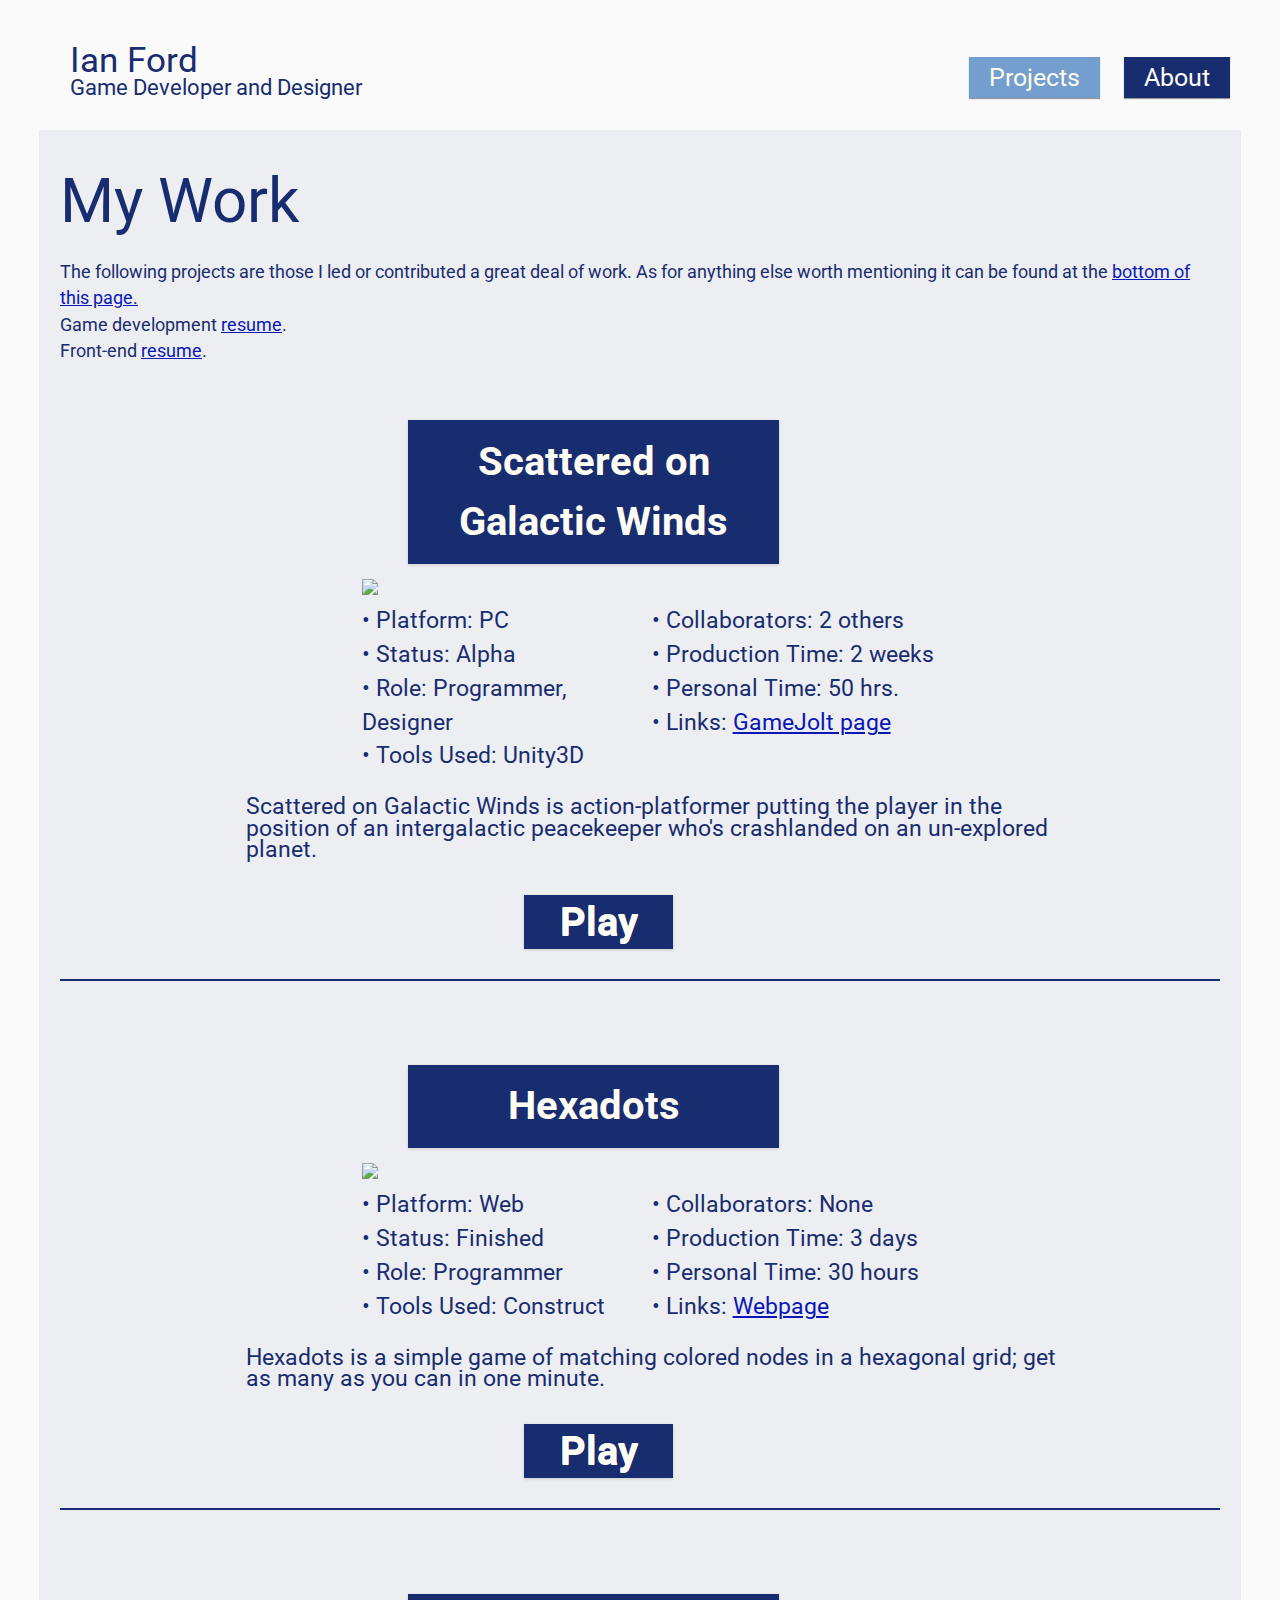
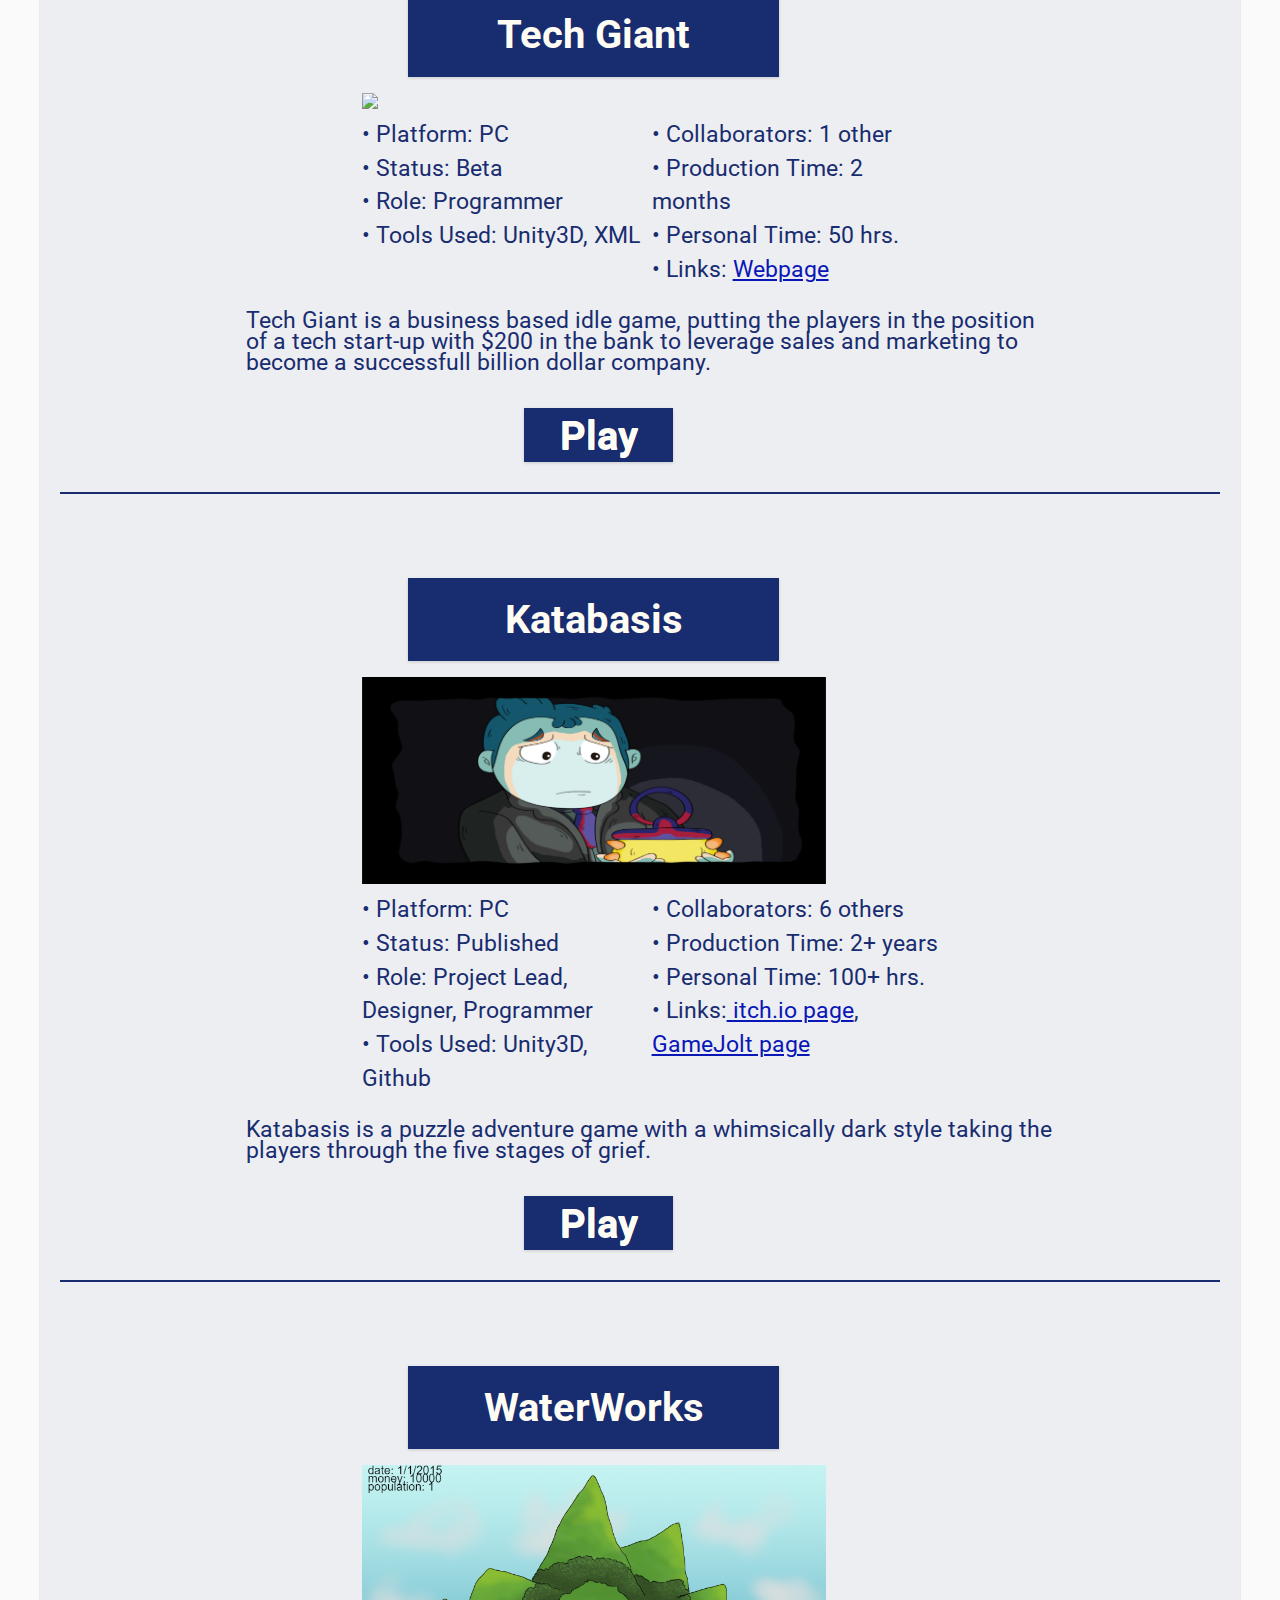
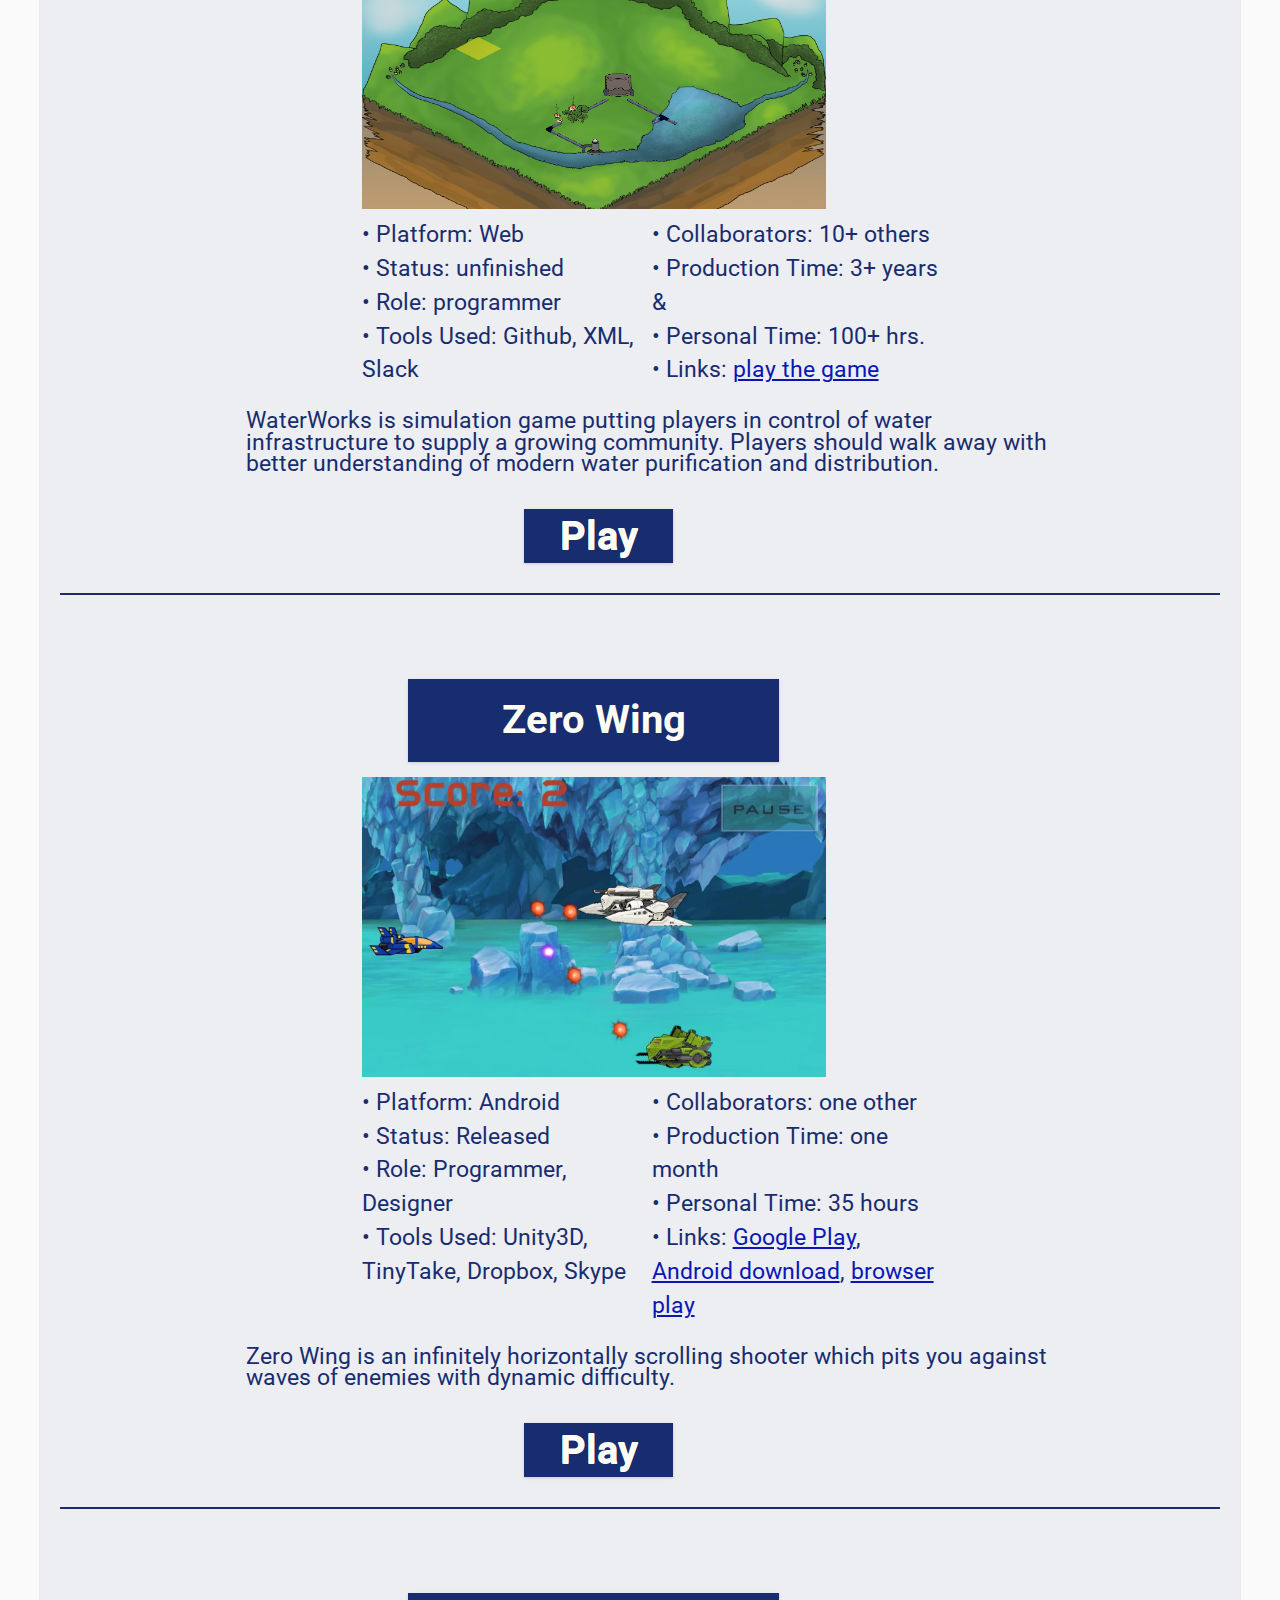
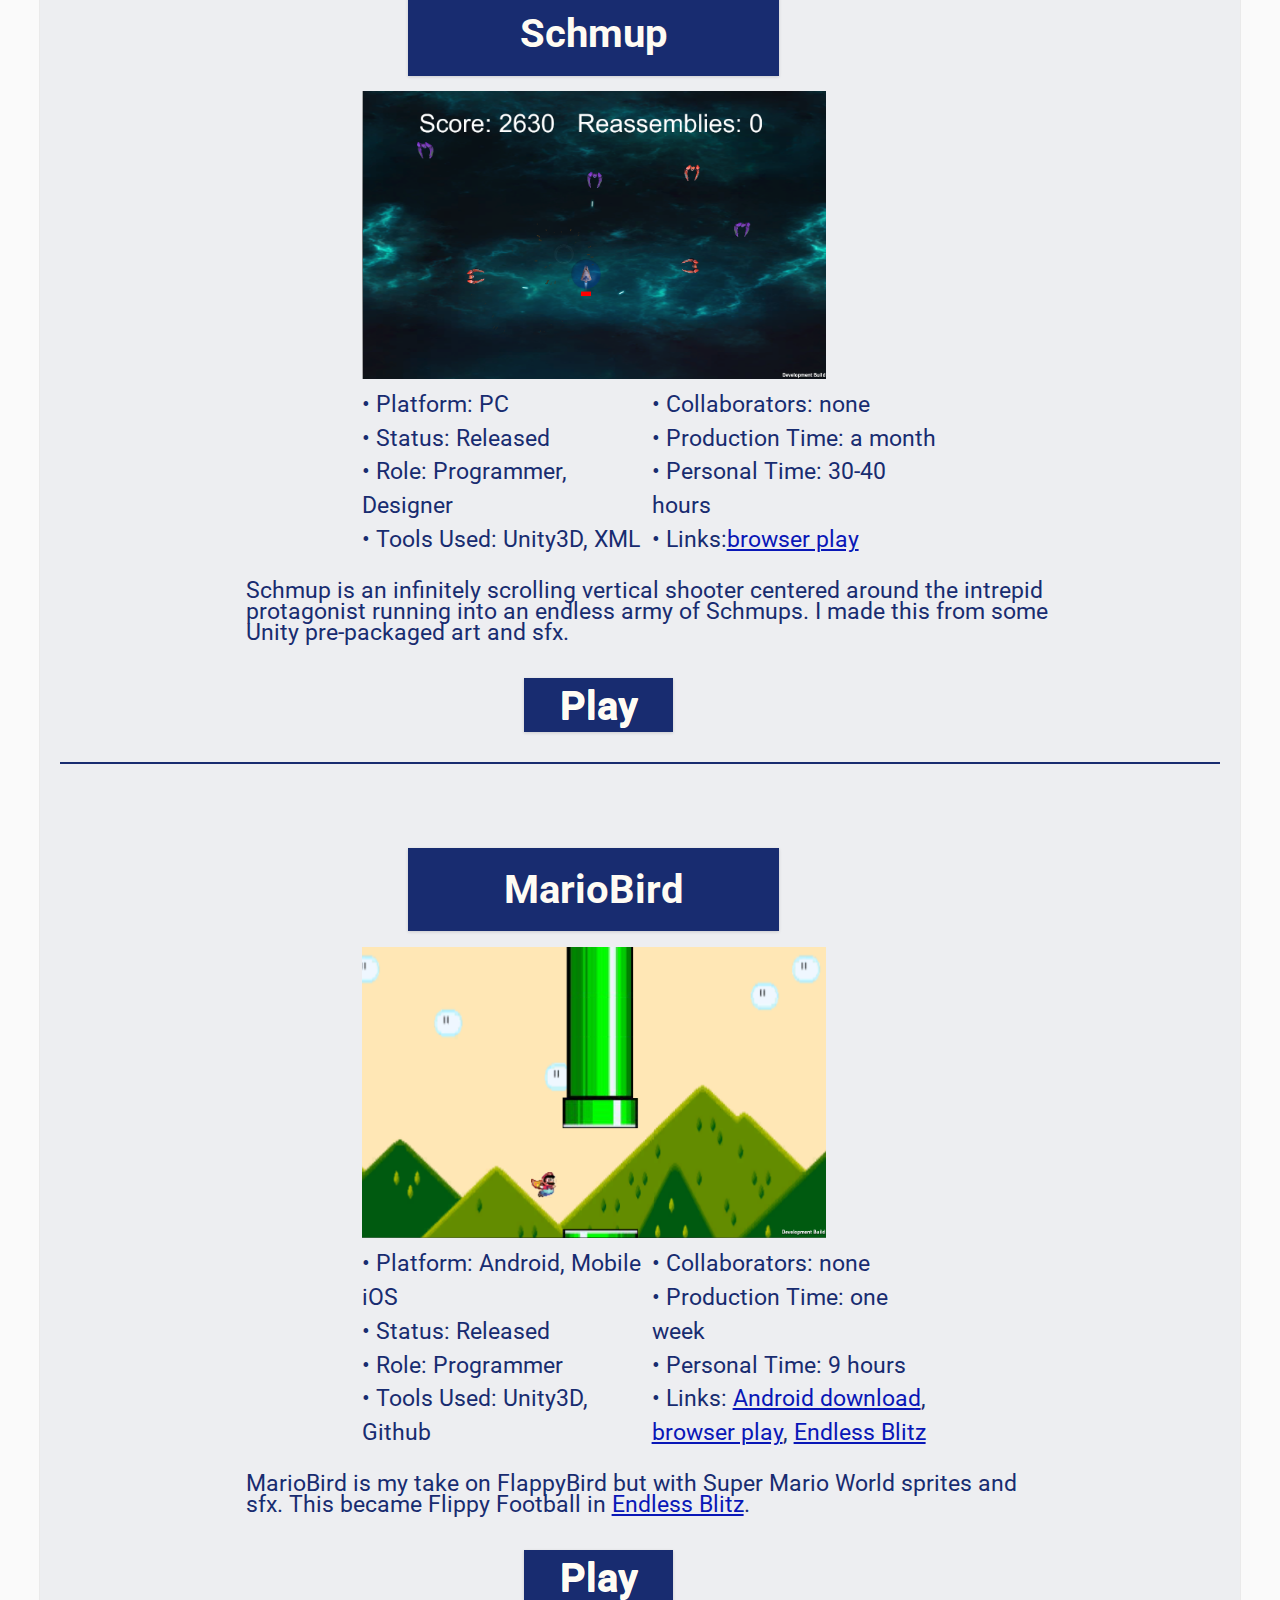
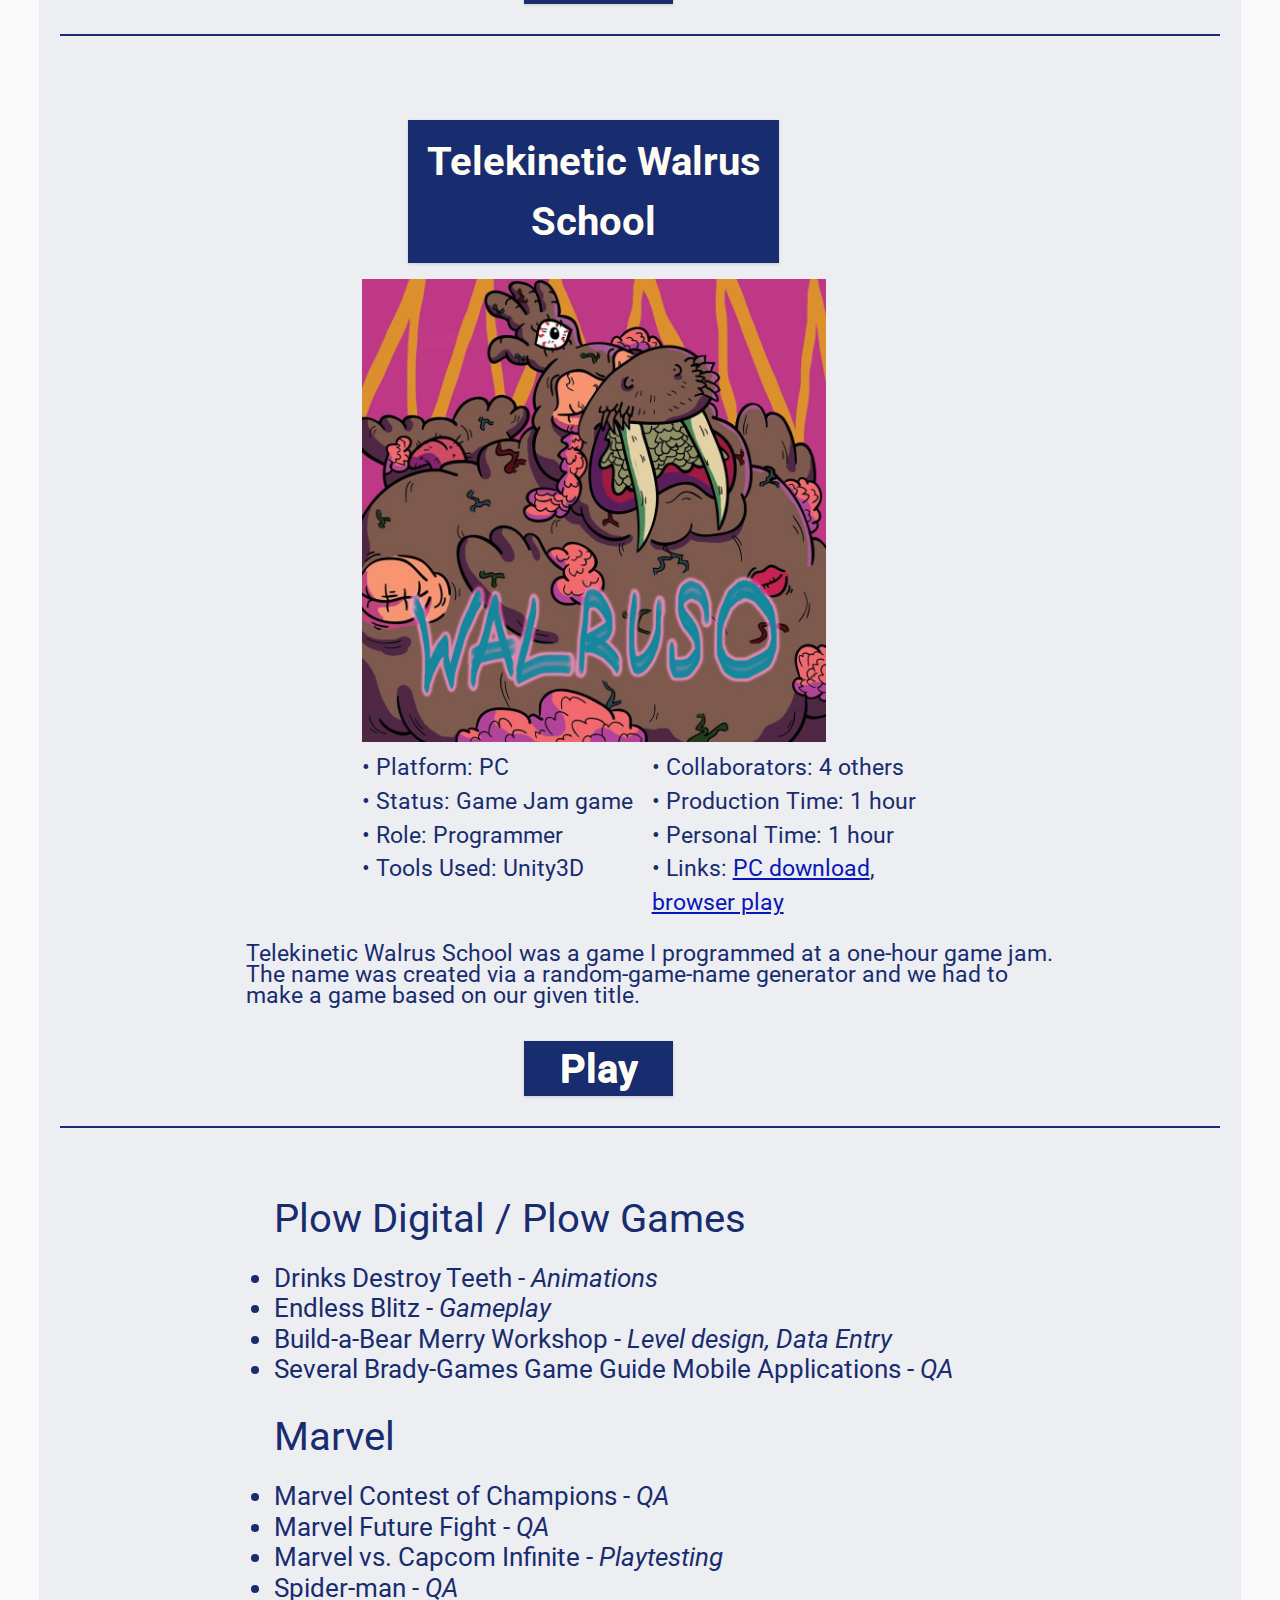
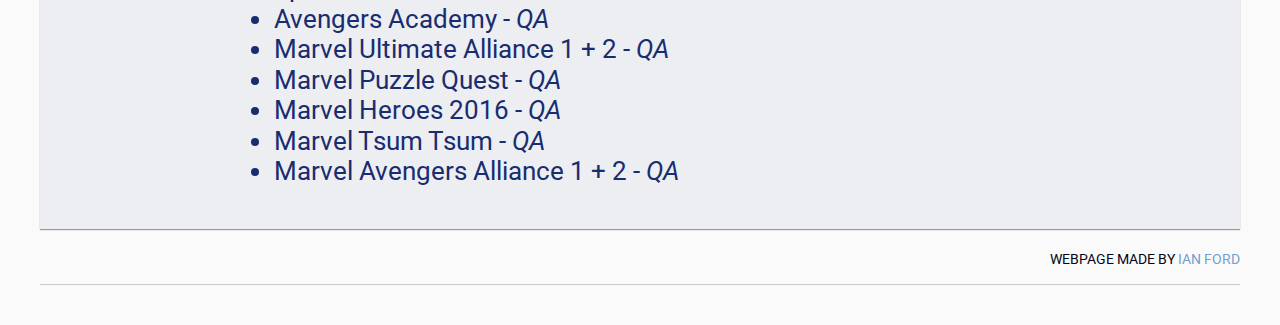
==== commit 45f32be8: "Fixed flappybird elevator pitch" ====
--- a/index.html
+++ b/index.html
@@ -97,7 +97,7 @@
 				</div>
 
 				<div class="elevatorPitch">
-					Hexadots is a simple game of matching colored nodes in a hexagonal grid.				
+					Hexadots is a simple game of matching colored nodes in a hexagonal grid; get as many as you can in one minute.				
 				</div>
 					
 				<a class="playButton" href="http://ooglykraken.github.io/WebBuilds/Hexadots/" target="_blank">Play</a>
@@ -168,7 +168,7 @@
 				</div>
 
 				<div class="elevatorPitch">
-					Katabasis is a puzzle based adventure game with a whimsically dark style taking the players through the five stages of grief.				
+					Katabasis is a puzzle adventure game with a whimsically dark style taking the players through the five stages of grief.				
 				</div>
 					
 				<a class="playButton" href="http://gamejolt.com/games/katabasis/238305" target="_blank">Play</a>
@@ -242,7 +242,7 @@
 					Zero Wing is an infinitely horizontally scrolling shooter which pits you against waves of enemies with dynamic difficulty.
 				</div>
 					
-				<a class="playButton" href="http://ooglykraken.github.io/WebBuilds/ZeroWing/" target="_blank">Play</a>
+				<a class="playButton" href="http://ooglykraken.github.io/WebBuilds/Zero_wing/" target="_blank">Play</a>
 				
 				<br />
 				<br />
@@ -309,7 +309,7 @@
 				</div>
 
 				<div class="elevatorPitch">
-					Schmup is an infinitely scrolling vertical shooter centered around the intrepid protagonist running into an endless army of Schmups. I made this from some Unity pre-packaged art and sfx.
+					MarioBird is my take on FlappyBird but with Super Mario World sprites and sfx. This became Flippy Football in <a href="https://play.google.com/store/apps/details?id=com.hhgregg.endlessblitz">Endless Blitz</a>.
 				</div>
 					
 				<a class="playButton" href="http://ooglykraken.github.io/WebBuilds/MarioBird" target="_blank">Play</a>
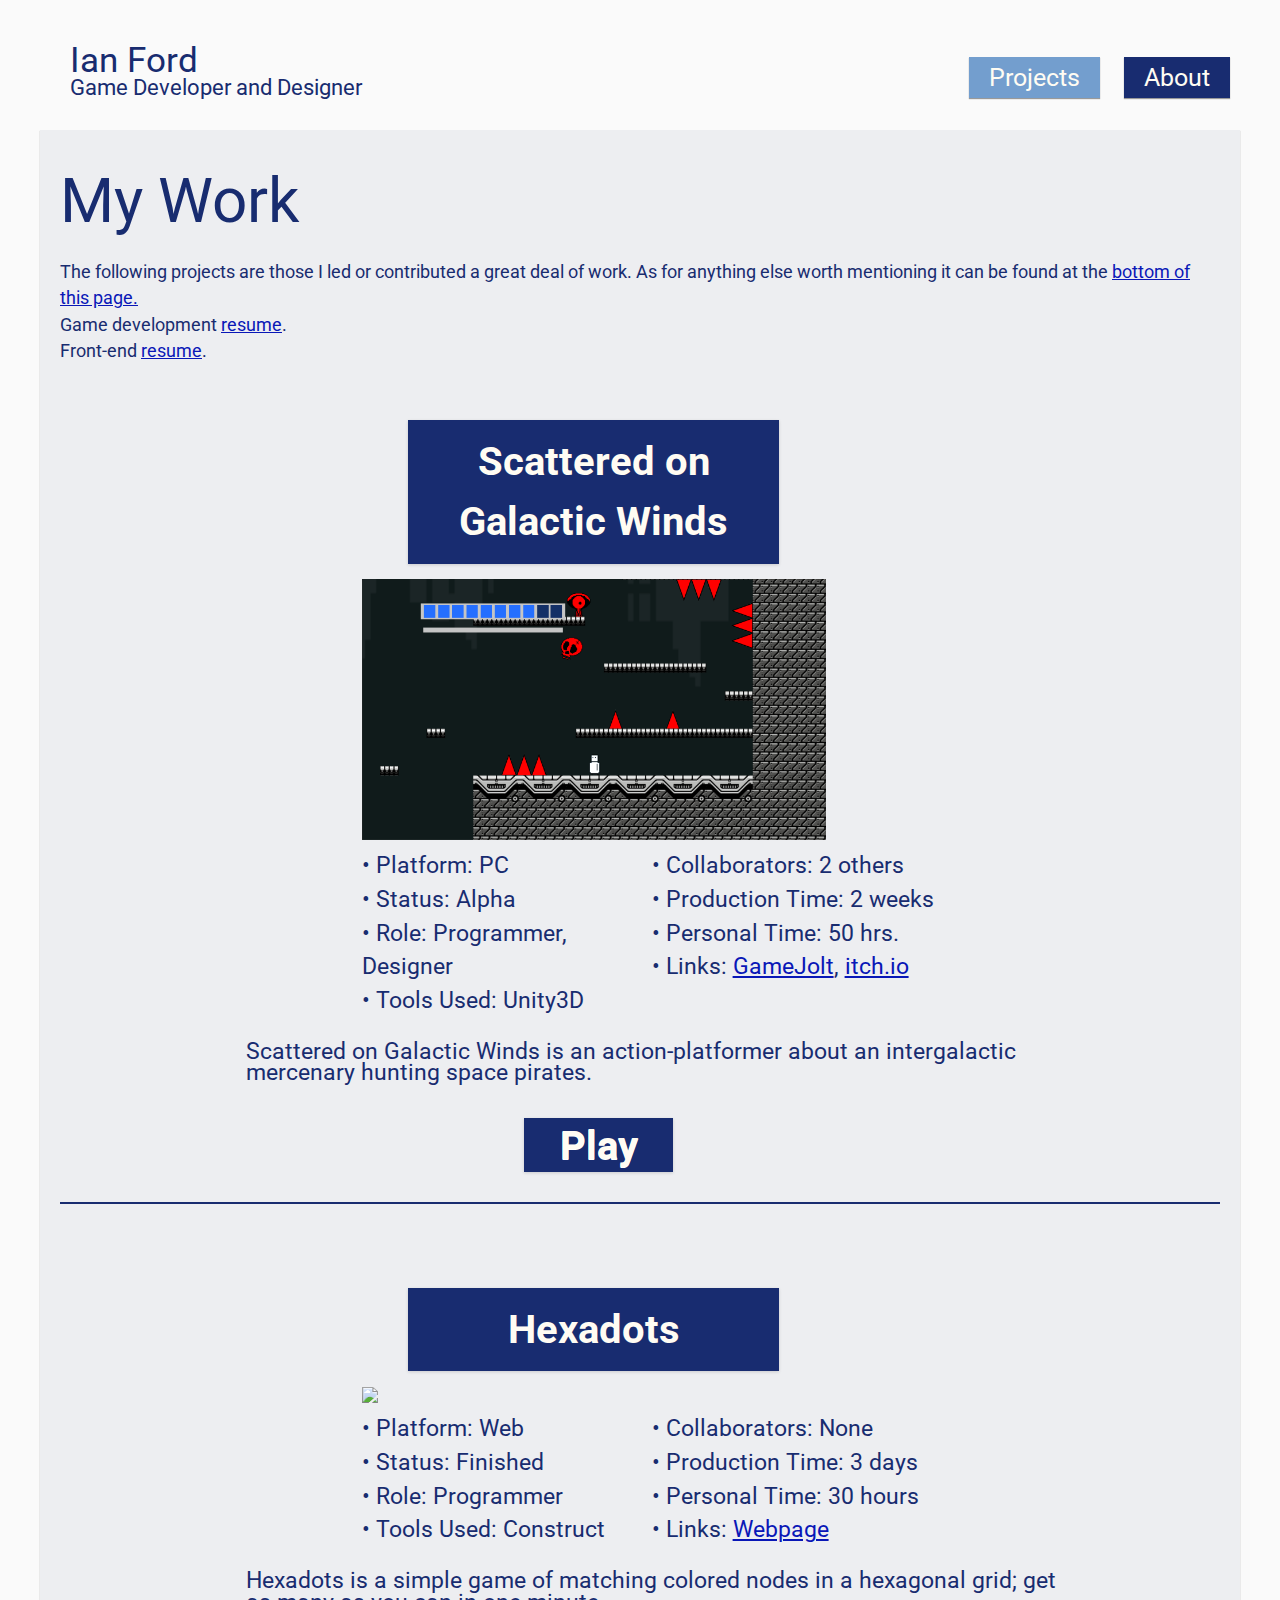
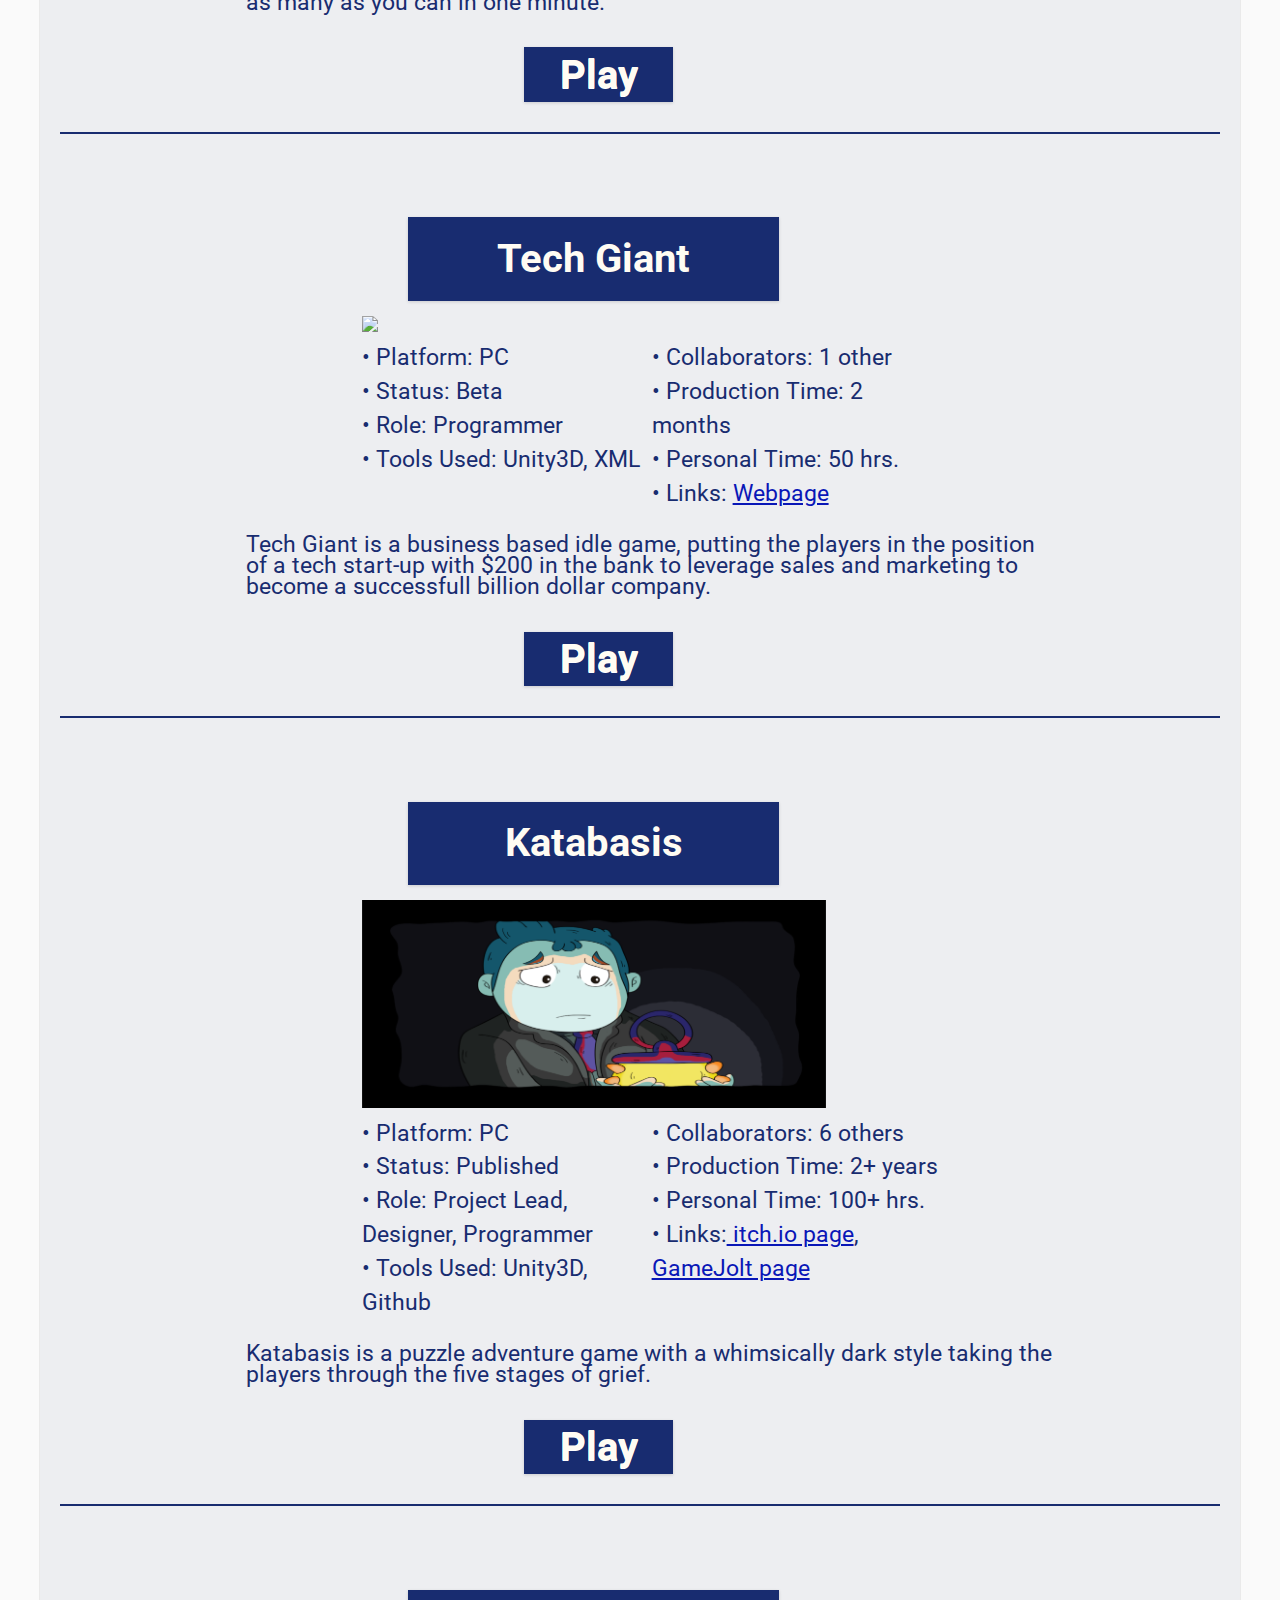
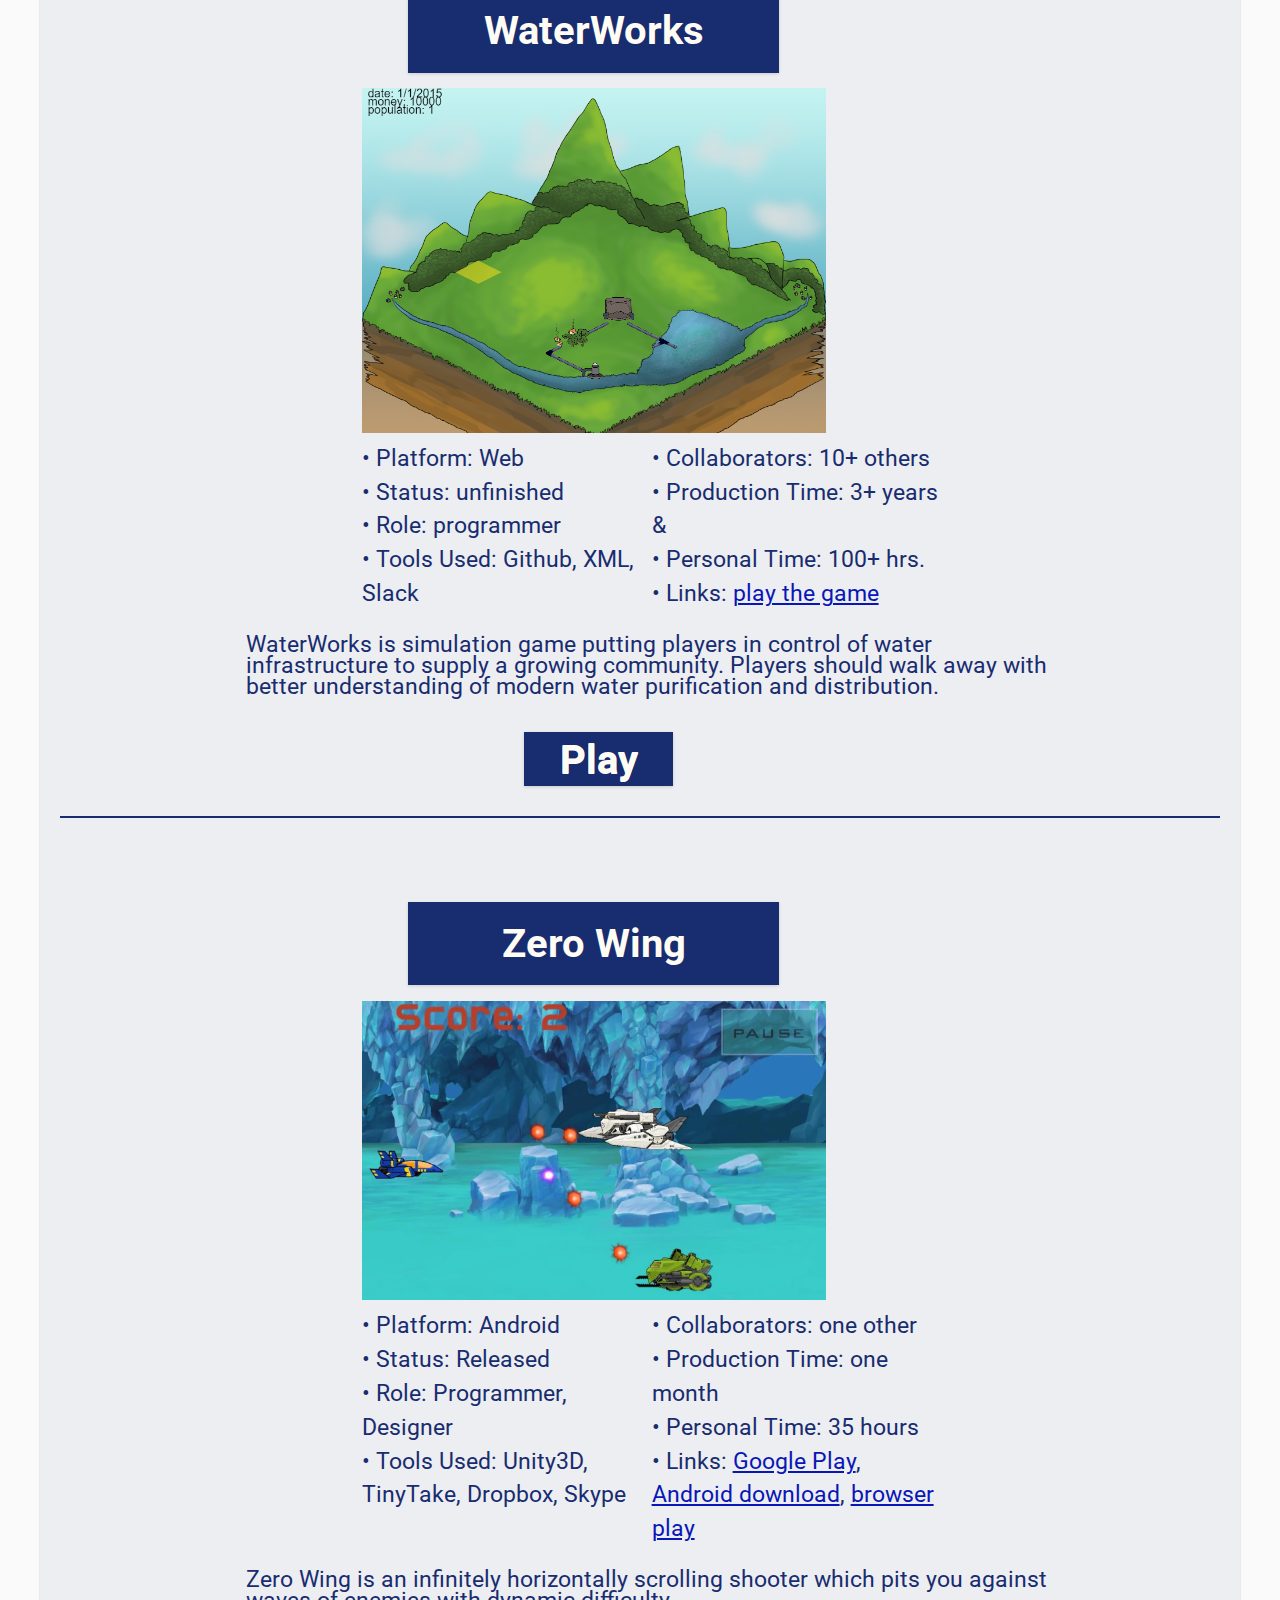
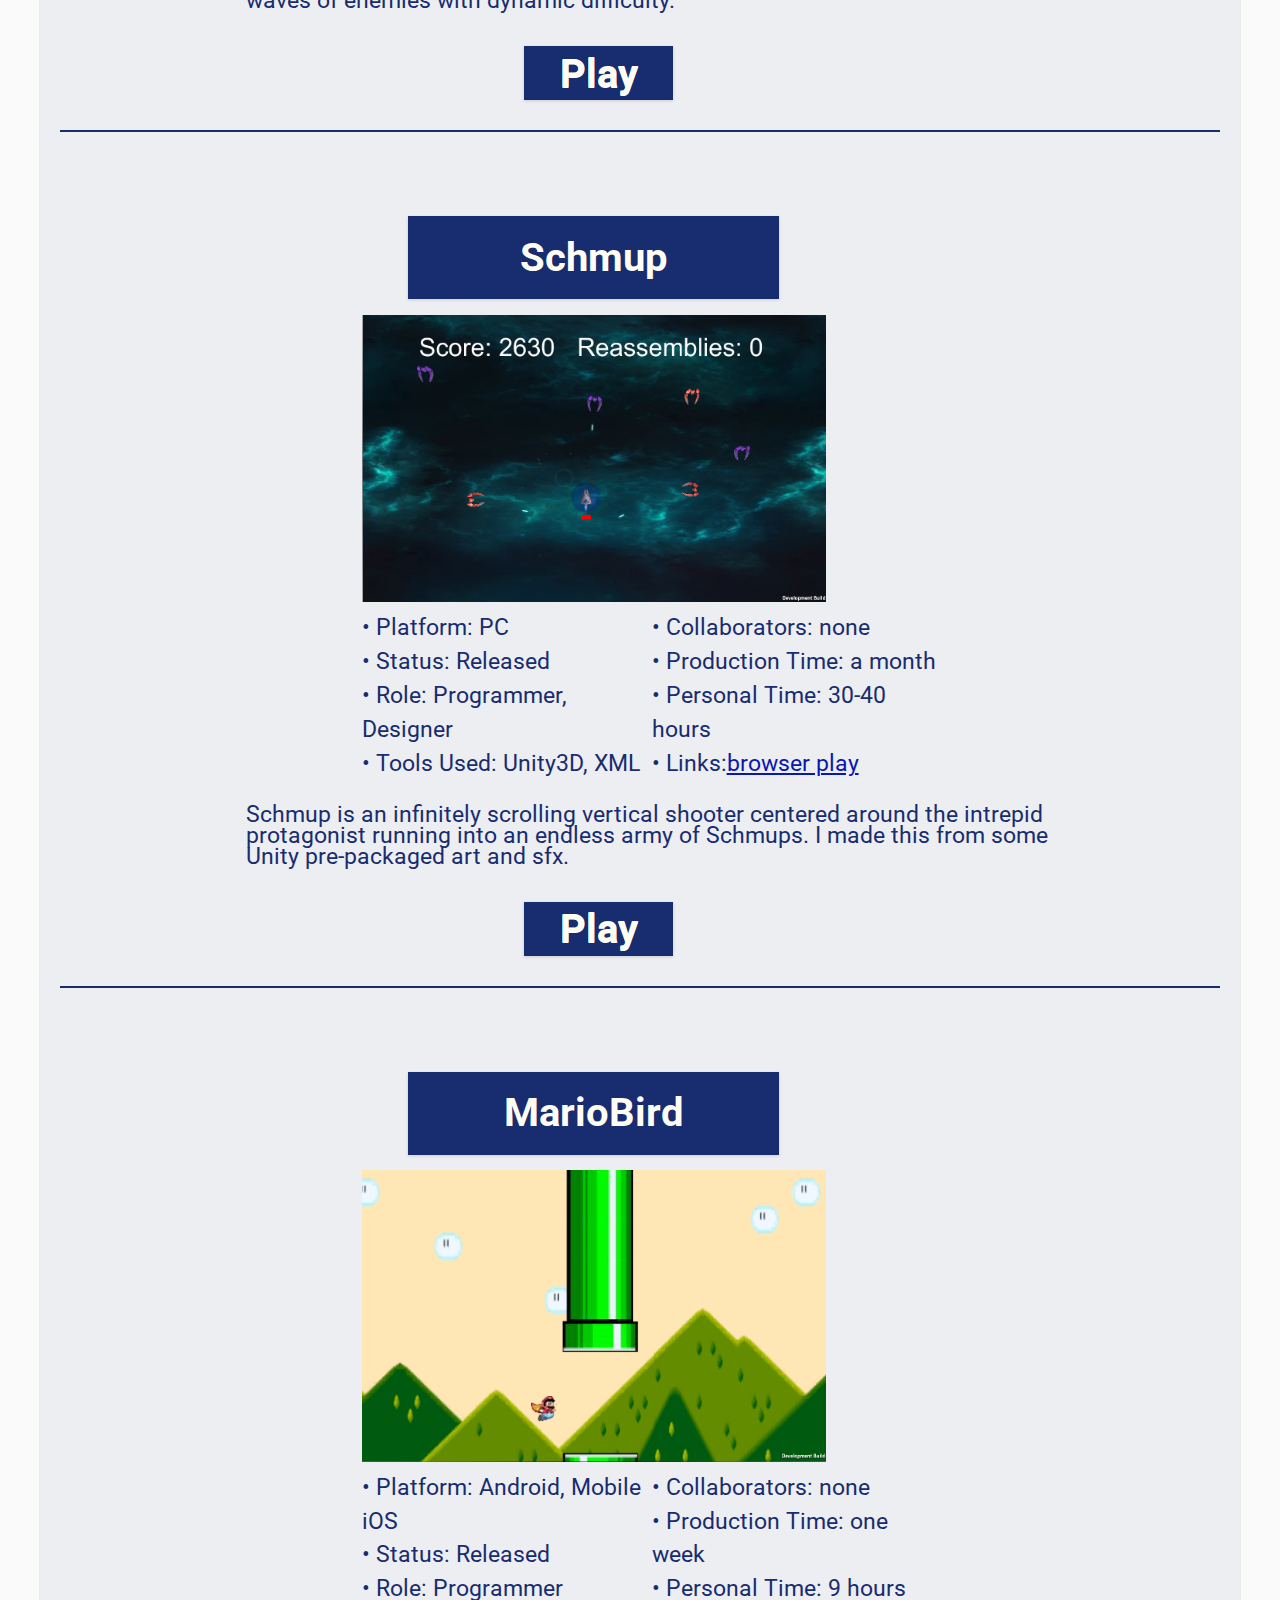
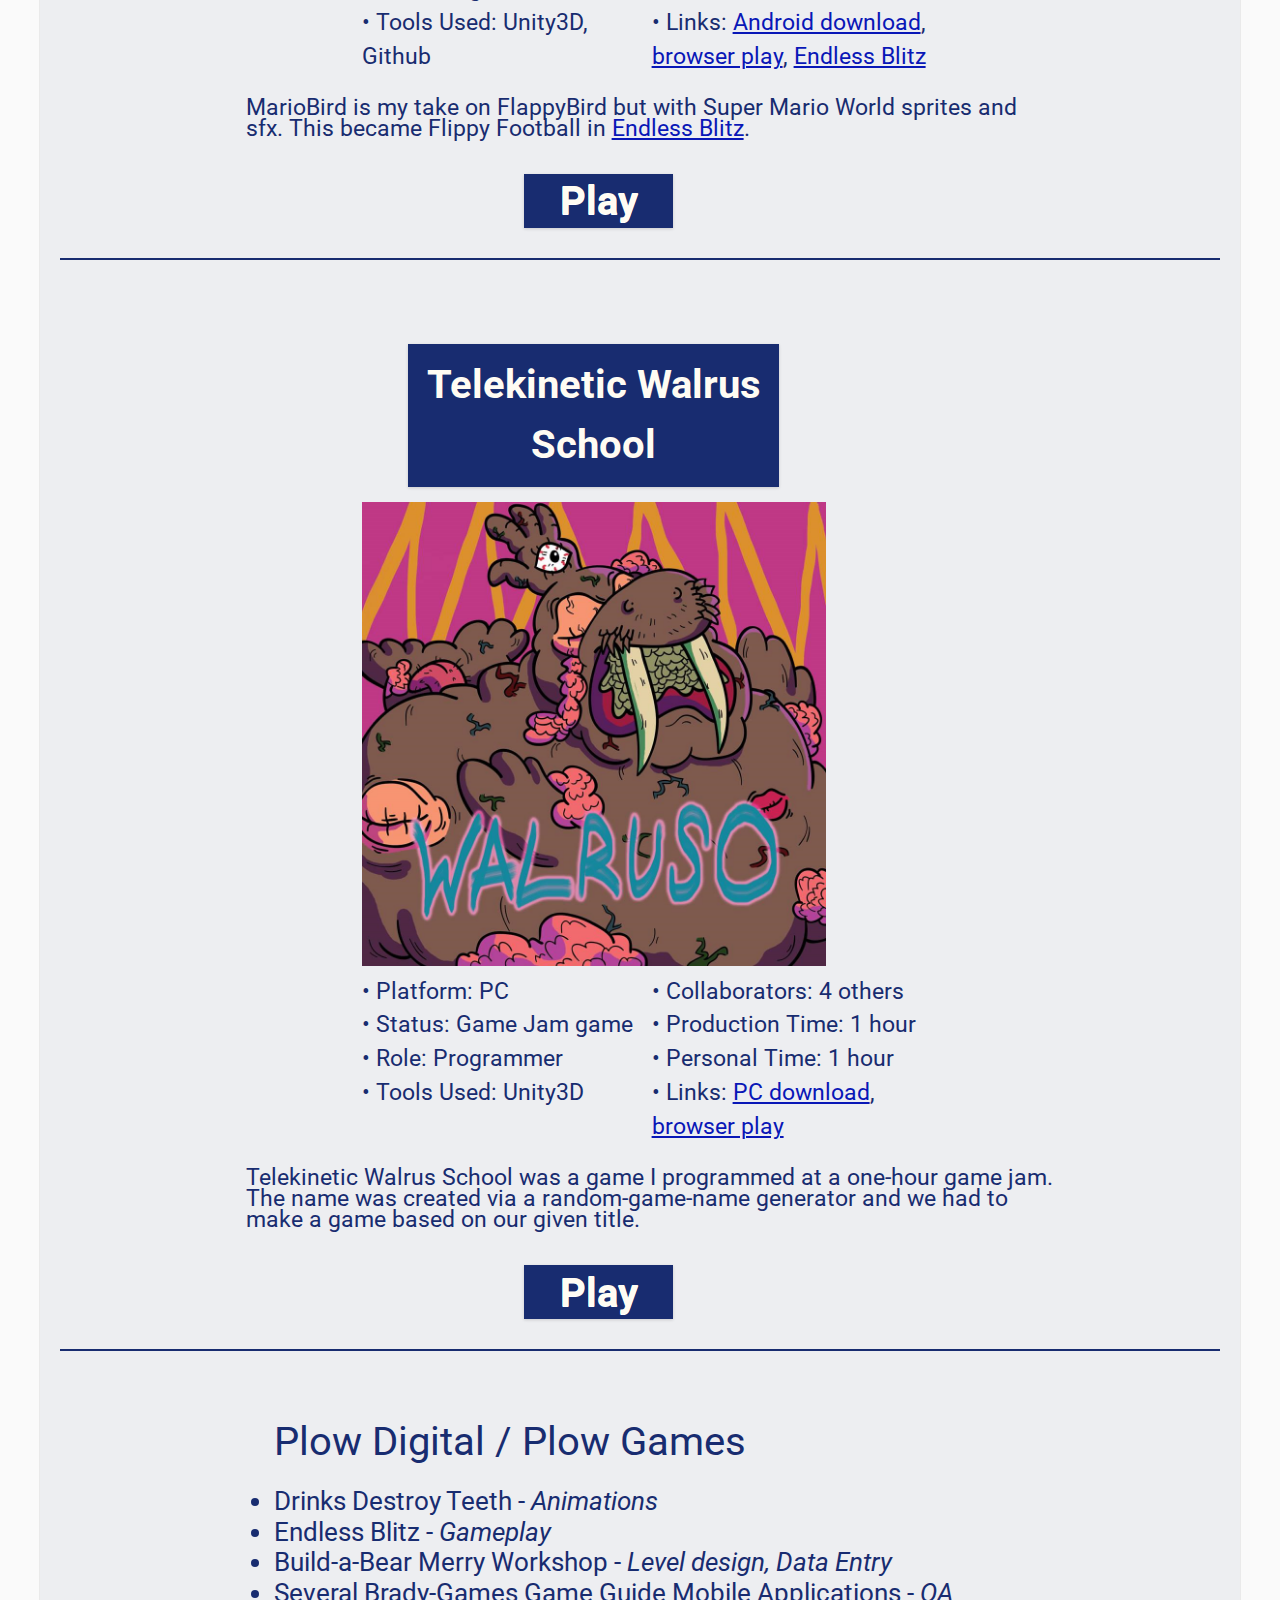
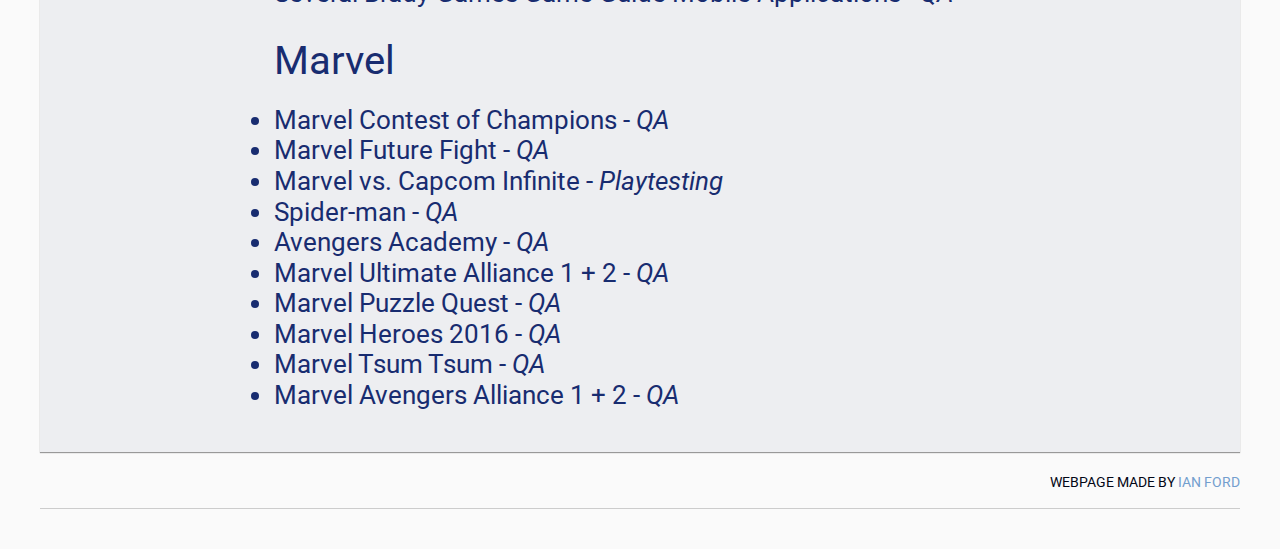
==== commit 95e46536: "Updated index for sogw" ====
--- a/index.html
+++ b/index.html
@@ -57,12 +57,12 @@
 						<p>&bull; Collaborators: 2 others</p>
 						<p>&bull; Production Time: 2 weeks</p>
 						<p>&bull; Personal Time: 50 hrs.</p>
-						<p>&bull; Links: <a href="http://gamejolt.com/games/sogw/257302">GameJolt page</a></p>
-					</div>
-				</div>
-
-				<div class="elevatorPitch">
-						Scattered on Galactic Winds is action-platformer putting the player in the position of an intergalactic peacekeeper who's crashlanded on an un-explored planet.
+						<p>&bull; Links: <a href="http://gamejolt.com/games/sogw/257302">GameJolt</a>, <a href="https://ooglykraken.itch.io/sogw">itch.io</a></p>
+					</div>
+				</div>
+
+				<div class="elevatorPitch">
+						Scattered on Galactic Winds is an action-platformer about an intergalactic mercenary hunting space pirates.
 				</div>
 					
 				<a class="playButton" href="http://ooglykraken.github.io/WebBuilds/ScatteredOnGalacticWinds/" target="_blank">Play</a>
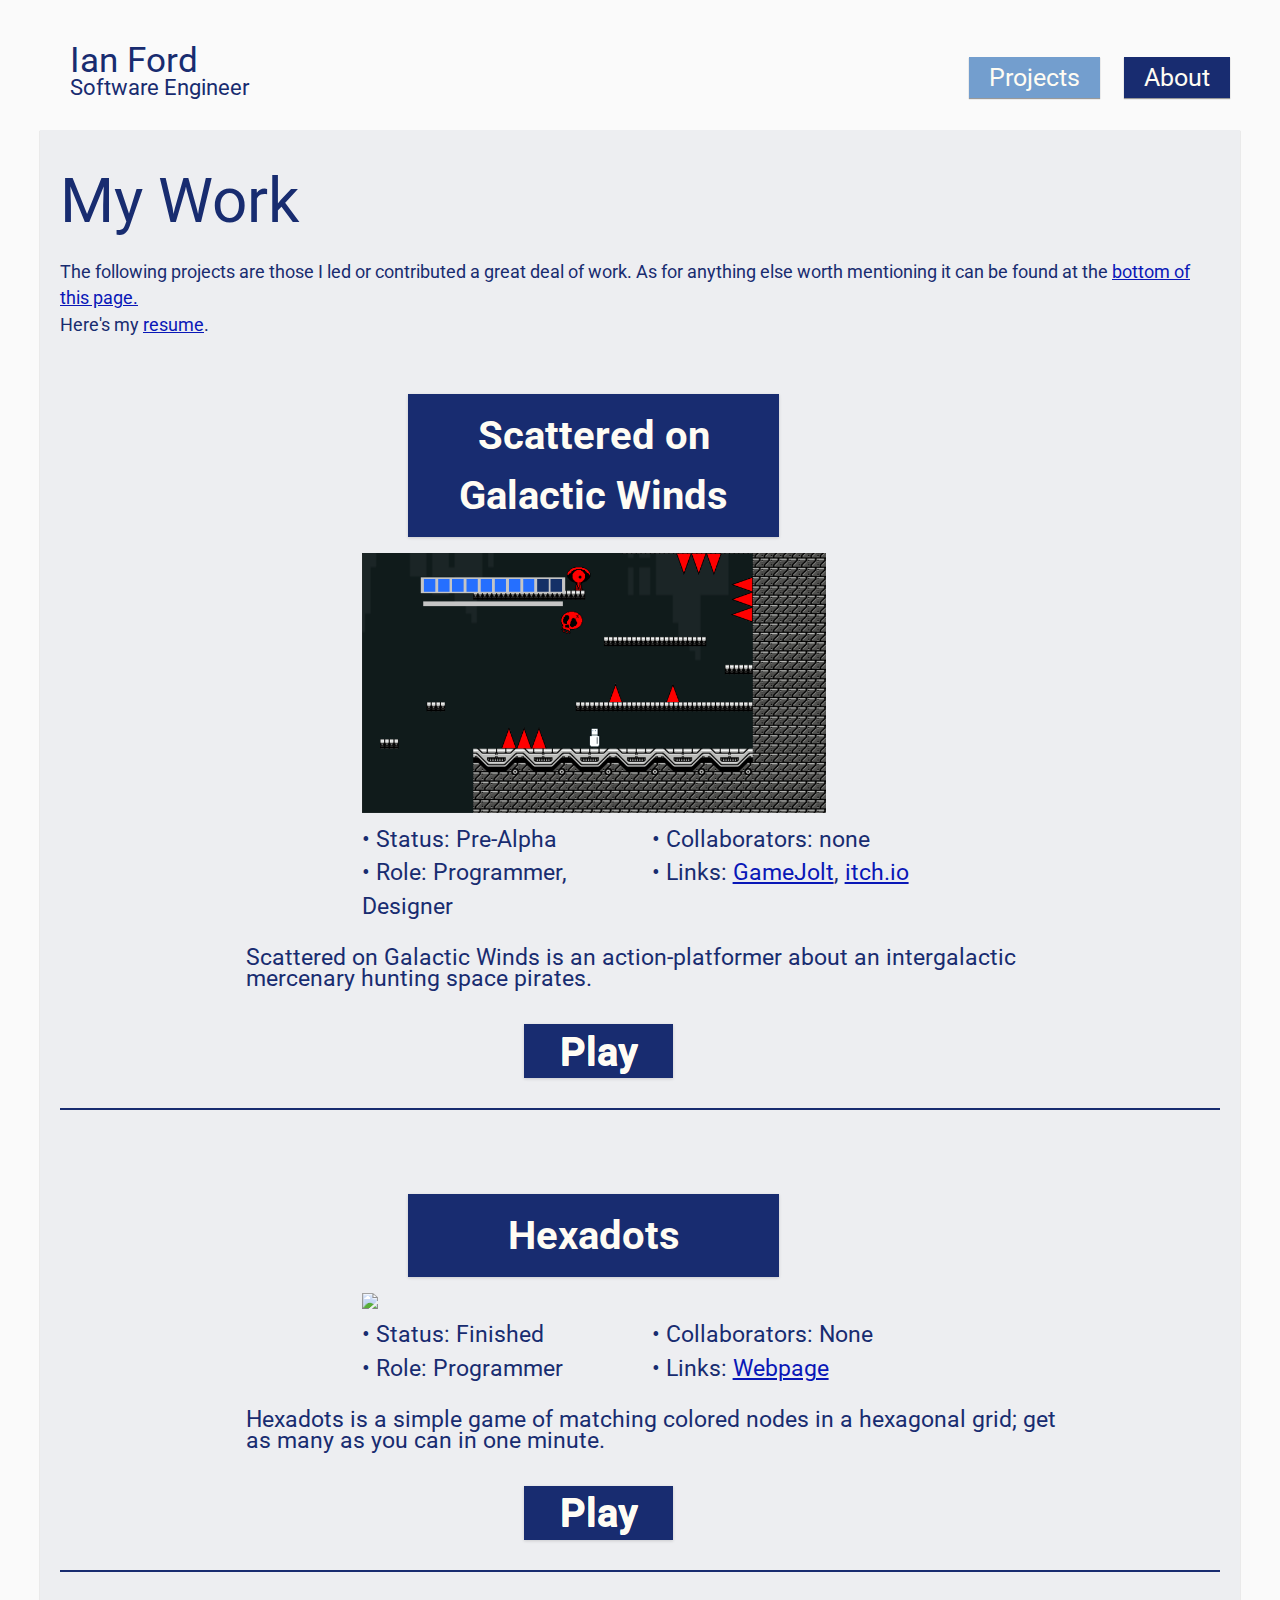
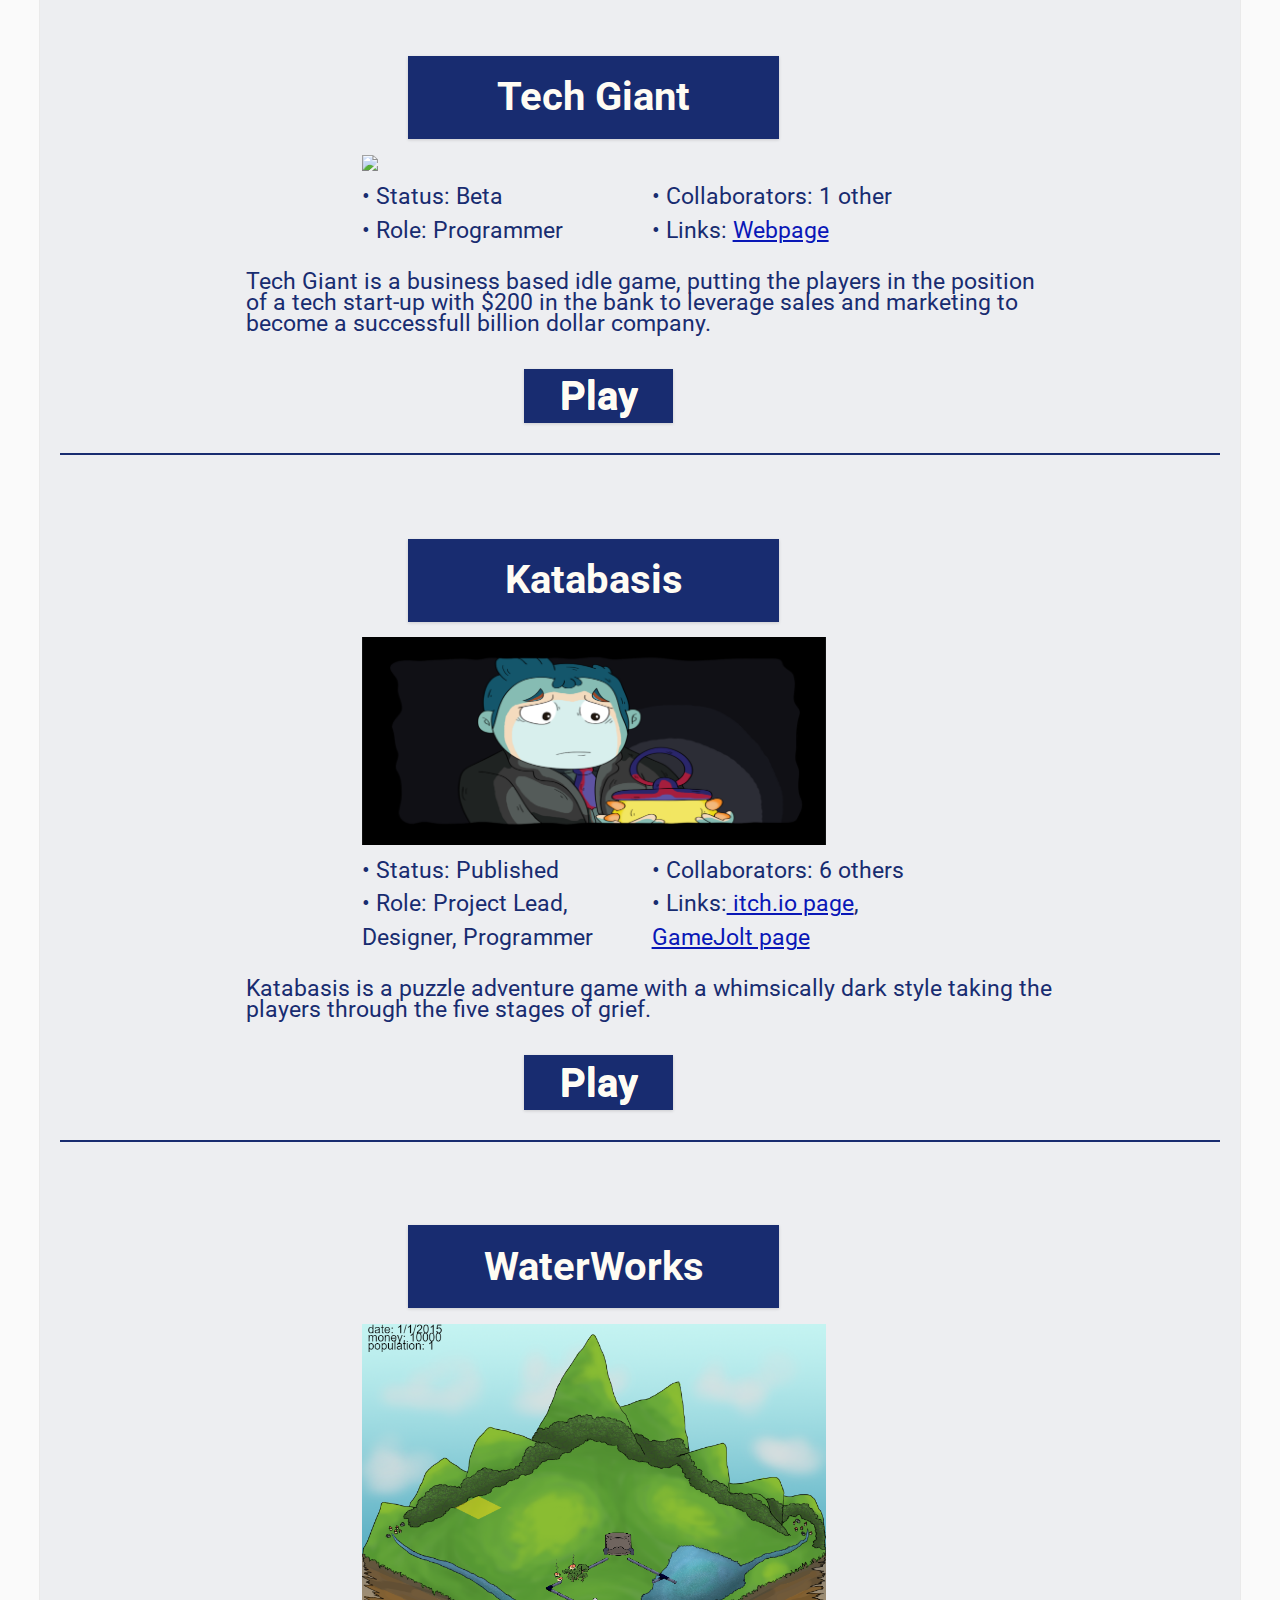
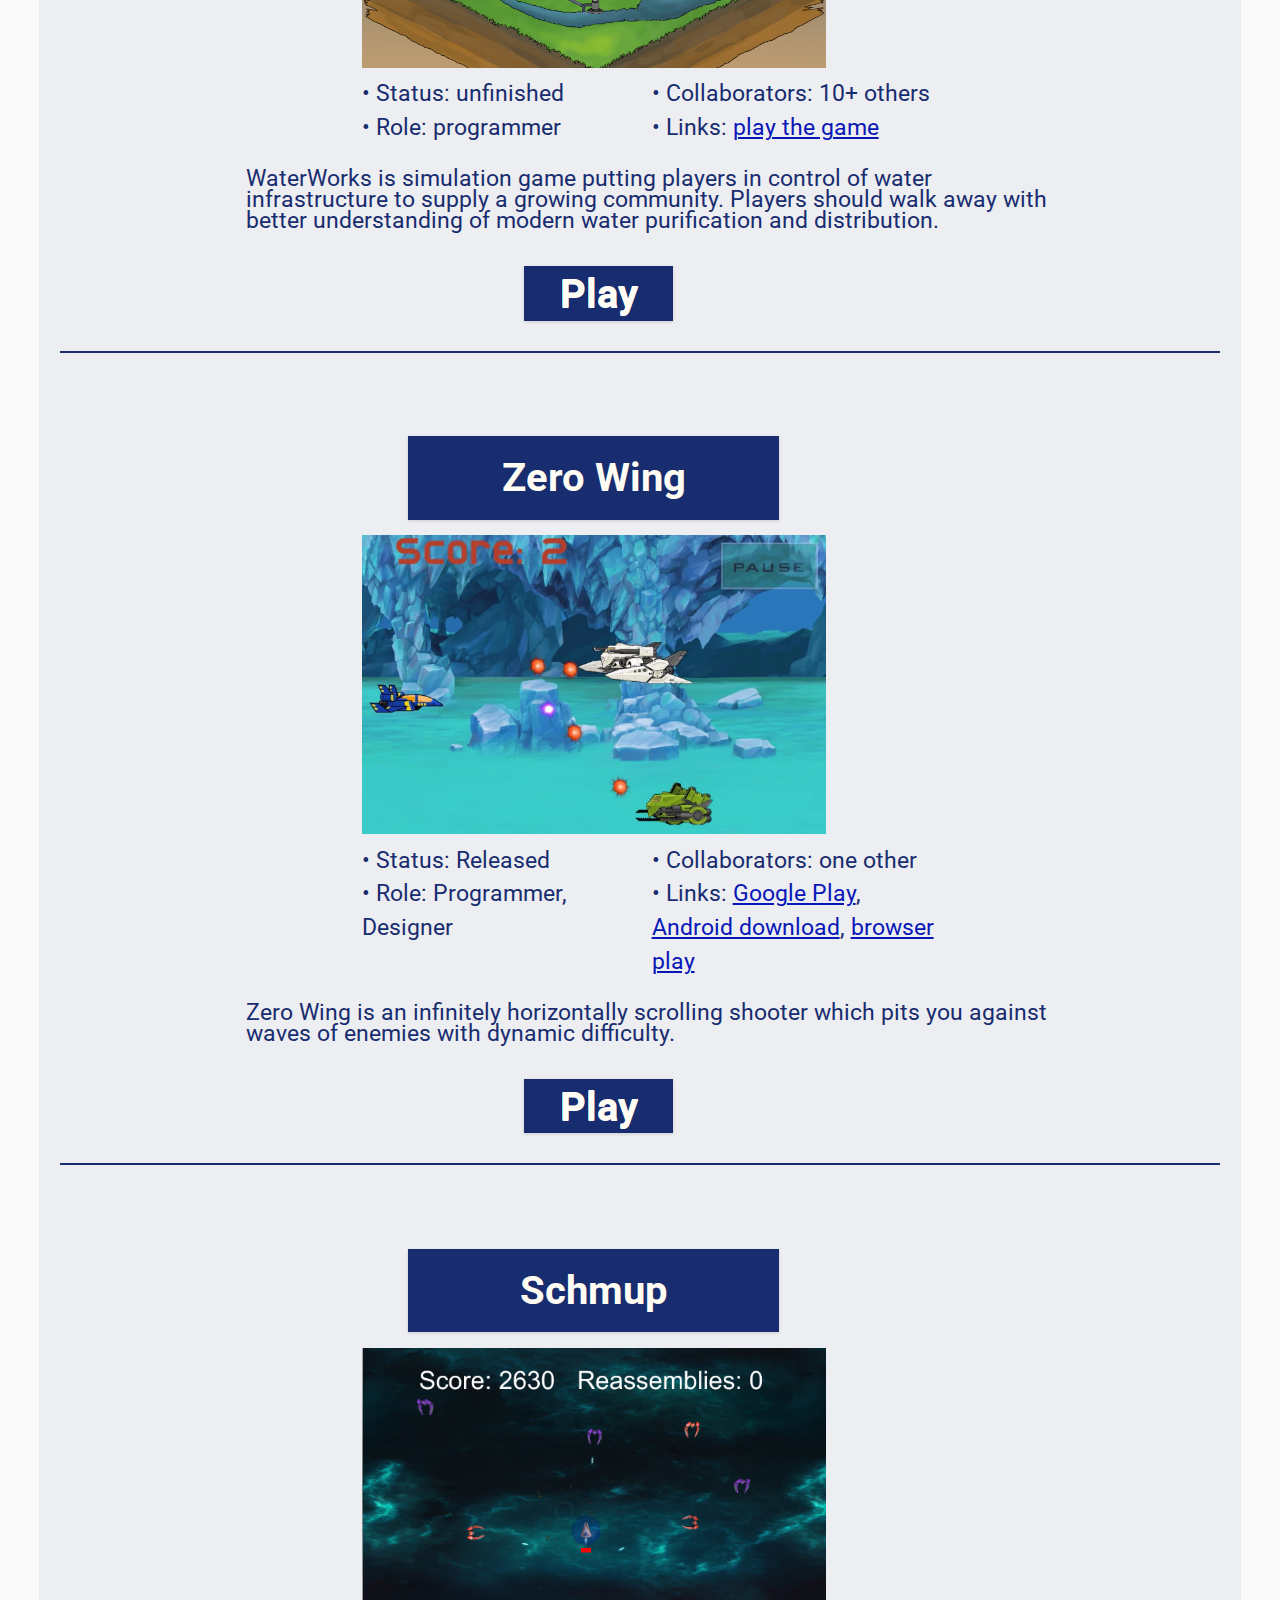
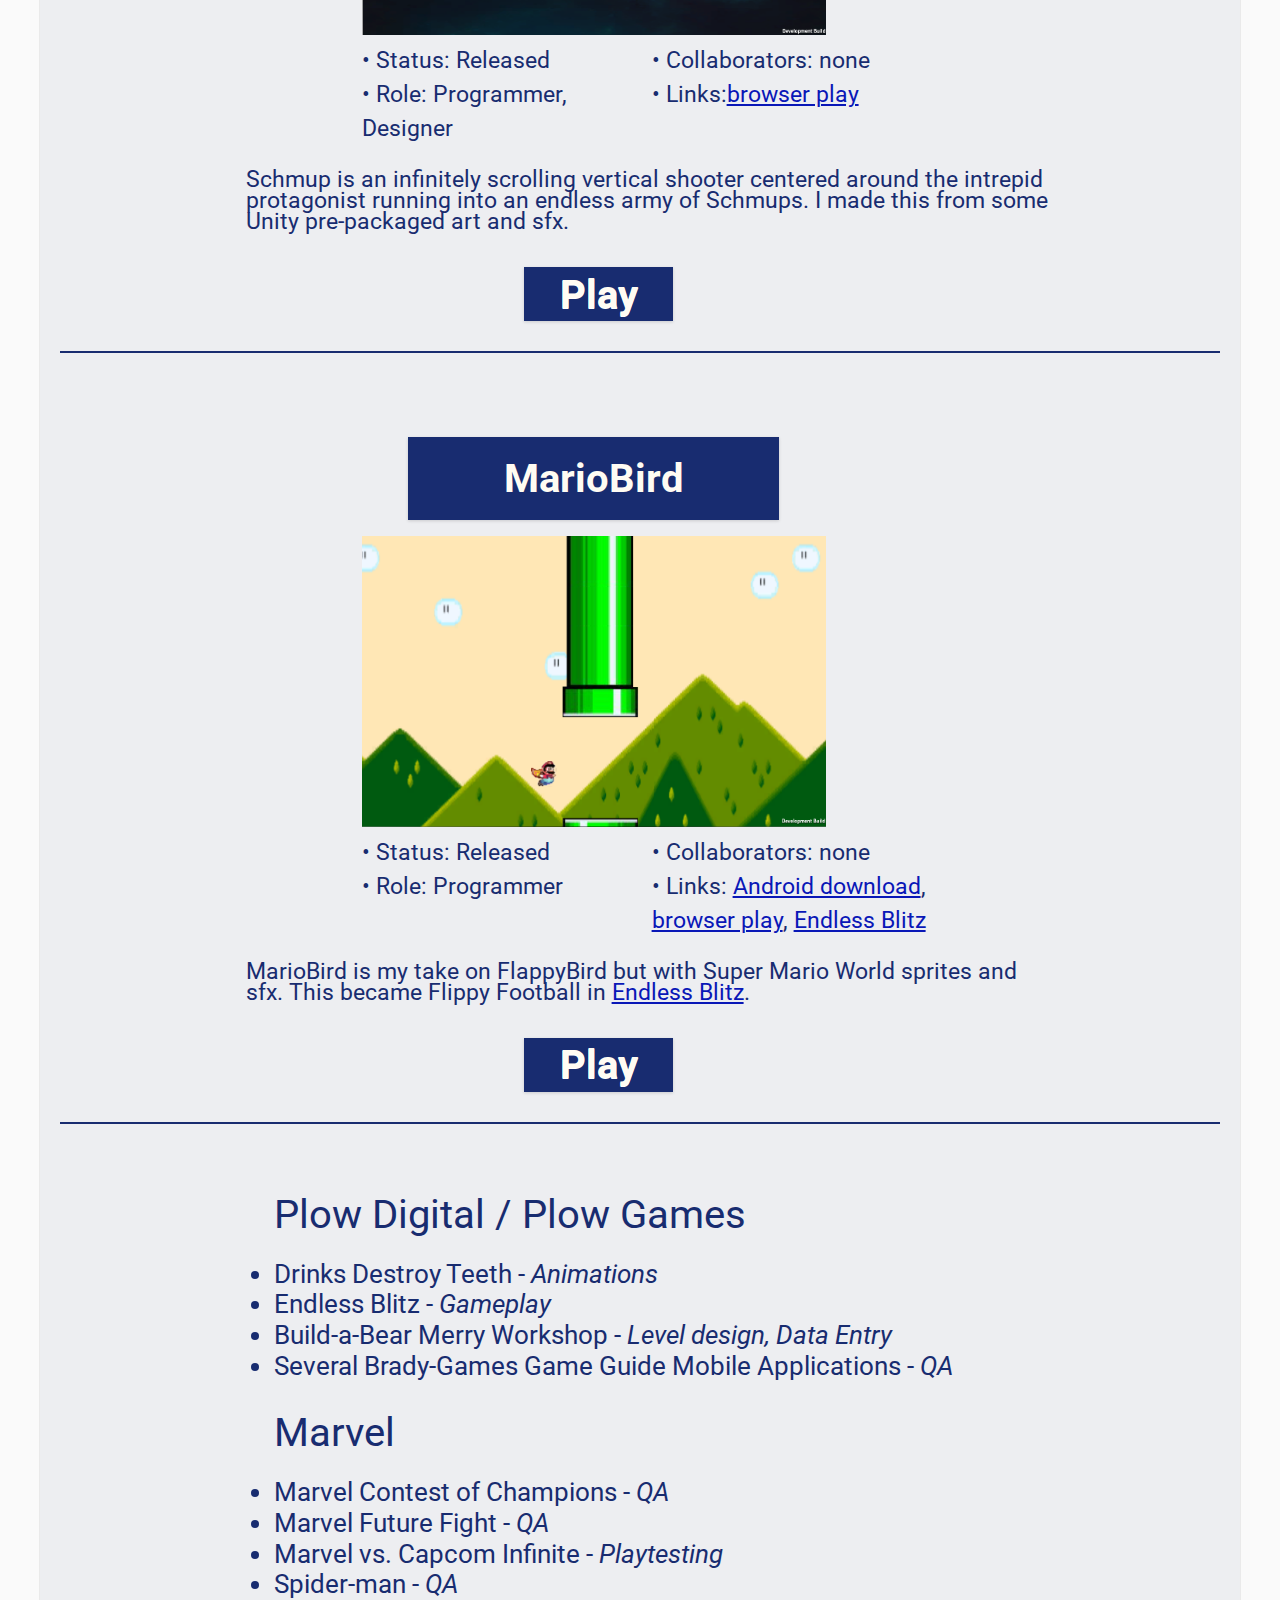
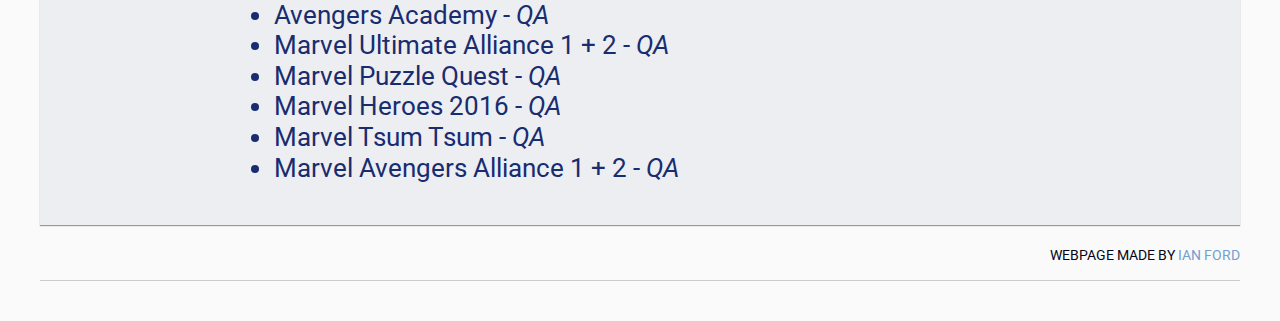
==== commit 130e178d: "Updated subtitles, removed unneccessary files, updated resume" ====
--- a/index.html
+++ b/index.html
@@ -14,7 +14,7 @@
 		<div id="page">
 			<!-- Logo -->
 			<div id="logo">
-				<a href="index.html" id="logoLink">Ian Ford <div style="font-size: 63%; padding-top: 6px">Game Developer and Designer</div></a>
+				<a href="index.html" id="logoLink">Ian Ford <div style="font-size: 63%; padding-top: 6px">Software Engineer</div></a>
 			</div>
 			<!-- /Logo -->
 			
@@ -33,8 +33,7 @@
 				
 				<p style="margin: 1% 0 2% 0%">
 				The following projects are those I led or contributed a great deal of work. As for anything else worth mentioning it can be found at the <a href="#projectBottom">bottom of this page.</a> <br/>
-				Game development <a href="Resume.pdf" type="application/pdf" alt="Game Development Resume" id="Resume">resume</a>. <br/>
-				Front-end <a href="FrontEndResume.pdf" type"application/pdf" alt="Front End Resume" id="Resume">resume</a>.
+				Here's my <a href="Resume.pdf" type="application/pdf" alt="Resume" id="Resume">resume</a>.<br/>
 				</p>
 				
 				<a name="sogw"></a>
@@ -48,15 +47,11 @@
 				
 				<div class="projectStats">
 					<div class="columnOne">
-						<p>&bull; Platform: PC</p>
-						<p>&bull; Status: Alpha</p>
+						<p>&bull; Status: Pre-Alpha</p>
 						<p>&bull; Role: Programmer, Designer</p>
-						<p>&bull; Tools Used: Unity3D</p>
-					</div>
-					<div class="columnTwo">
-						<p>&bull; Collaborators: 2 others</p>
-						<p>&bull; Production Time: 2 weeks</p>
-						<p>&bull; Personal Time: 50 hrs.</p>
+					</div>
+					<div class="columnTwo">
+						<p>&bull; Collaborators: none</p>
 						<p>&bull; Links: <a href="http://gamejolt.com/games/sogw/257302">GameJolt</a>, <a href="https://ooglykraken.itch.io/sogw">itch.io</a></p>
 					</div>
 				</div>
@@ -83,15 +78,11 @@
 				
 				<div class="projectStats">
 					<div class="columnOne">
-						<p>&bull; Platform: Web</p>
 						<p>&bull; Status: Finished</p>
 						<p>&bull; Role: Programmer</p>
-						<p>&bull; Tools Used: Construct</p>
 					</div>
 						<div class="columnTwo">
 						<p>&bull; Collaborators: None</p>
-						<p>&bull; Production Time: 3 days</p>
-						<p>&bull; Personal Time: 30 hours</p>
 						<p>&bull; Links: <a href="http://ooglykraken.github.io/WebBuilds/Hexadots/">Webpage</a></p>
 					</div>
 				</div>
@@ -118,15 +109,11 @@
 				
 				<div class="projectStats">
 					<div class="columnOne">
-						<p>&bull; Platform: PC</p>
 						<p>&bull; Status: Beta </p>
 						<p>&bull; Role: Programmer</p>
-						<p>&bull; Tools Used: Unity3D, XML</p>
 					</div>
 					<div class="columnTwo">
 						<p>&bull; Collaborators: 1 other</p>
-						<p>&bull; Production Time: 2 months</p>
-						<p>&bull; Personal Time: 50 hrs.</p>
 						<p>&bull; Links: <a href="http://ooglykraken.github.io/WebBuilds/TechGiant/">Webpage</a></p>
 					</div>
 				</div>
@@ -154,15 +141,11 @@
 				
 				<div class="projectStats">
 					<div class="columnOne">
-						<p>&bull; Platform: PC</p>
 						<p>&bull; Status: Published </p>
 						<p>&bull; Role: Project Lead, Designer, Programmer</p>
-						<p>&bull; Tools Used: Unity3D, Github</p>
 					</div>
 					<div class="columnTwo">
 						<p>&bull; Collaborators: 6 others</p>
-						<p>&bull; Production Time: 2+ years</p>
-						<p>&bull; Personal Time: 100+ hrs.</p>
 						<p>&bull; Links:<a href="http://ooglykraken.itch.io/katabasis"> itch.io page</a>, <a href="http://gamejolt.com/games/katabasis/238305">GameJolt page</a></p>
 					</div>
 				</div>
@@ -189,15 +172,11 @@
 				
 				<div class="projectStats">
 					<div class="columnOne">
-						<p>&bull; Platform: Web</p>
 						<p>&bull; Status: unfinished </p>
 						<p>&bull; Role: programmer</p>
-						<p>&bull; Tools Used: Github, XML, Slack</p>
 					</div>
 					<div class="columnTwo">
 						<p>&bull; Collaborators: 10+ others</p>
-						<p>&bull; Production Time: 3+ years  &</p>
-						<p>&bull; Personal Time: 100+ hrs.</p>
 						<p>&bull; Links: <a href="http://waterworks.indiana.edu/water/index.html">play the game</a></p>
 					</div>
 				</div>
@@ -225,15 +204,11 @@
 				
 				<div class="projectStats">
 					<div class="columnOne">
-						<p>&bull; Platform: Android</p>
 						<p>&bull; Status: Released </p>
 						<p>&bull; Role: Programmer, Designer</p>
-						<p>&bull; Tools Used: Unity3D, TinyTake, Dropbox, Skype</p>
 					</div>
 					<div class="columnTwo">
 						<p>&bull; Collaborators: one other</p>
-						<p>&bull; Production Time: one month</p>
-						<p>&bull; Personal Time: 35 hours</p>
 						<p>&bull; Links: <a href="https://play.google.com/store/apps/details?id=com.SevenJets.ZeroWing&hl=en">Google Play</a>, <a href="http://ooglykraken.github.io/WebBuilds/ZeroWing/ZeroWing.apk">Android download</a>, <a href="http://ooglykraken.github.io/WebBuilds/Zero_wing">browser play</a></p>
 					</div>
 				</div>
@@ -260,15 +235,11 @@
 				
 				<div class="projectStats">
 					<div class="columnOne">
-						<p>&bull; Platform: PC</p>
 						<p>&bull; Status: Released </p>
 						<p>&bull; Role: Programmer, Designer</p>
-						<p>&bull; Tools Used: Unity3D, XML</p>
 					</div>
 					<div class="columnTwo">
 						<p>&bull; Collaborators: none</p>
-						<p>&bull; Production Time: a month</p>
-						<p>&bull; Personal Time: 30-40 hours</p>
 						<p>&bull; Links:<a href="http://ooglykraken.github.io/WebBuilds/Schmup/">browser play</a></p>
 					</div>
 				</div>
@@ -295,15 +266,11 @@
 				
 				<div class="projectStats">
 					<div class="columnOne">
-						<p>&bull; Platform: Android, Mobile iOS</p>
 						<p>&bull; Status: Released </p>
 						<p>&bull; Role: Programmer</p>
-						<p>&bull; Tools Used: Unity3D, Github</p>
 					</div>
 					<div class="columnTwo">
 						<p>&bull; Collaborators: none</p>
-						<p>&bull; Production Time: one week</p>
-						<p>&bull; Personal Time: 9 hours</p>
 						<p>&bull; Links: <a href="http://ooglykraken.github.io/WebBuilds/MarioBird/MarioBird.apk">Android download</a>, <a href="http://ooglykraken.github.io/WebBuilds/MarioBird">browser play</a>, <a href="https://play.google.com/store/apps/details?id=com.hhgregg.endlessblitz">Endless Blitz</a></p>
 					</div>
 				</div>
@@ -316,42 +283,6 @@
 				
 				<br />
 				<br />
-				<hr color="#182C70" style="clear: both;" />
-				<br />
-				<br />
-				<a name="tws"></a>
-				<br />
-				
-				<div class="projectTitle">
-					<p>Telekinetic Walrus School</p>
-				</div>
-				
-				<img src="Images/Games/tws_sample.png" class="projectBanner"/>
-				
-				<div class="projectStats">
-					<div class="columnOne">
-						<p>&bull; Platform: PC</p>
-						<p>&bull; Status: Game Jam game</p>
-						<p>&bull; Role: Programmer</p>
-						<p>&bull; Tools Used: Unity3D</p>
-					</div>
-					<div class="columnTwo">
-						<p>&bull; Collaborators: 4 others</p>
-						<p>&bull; Production Time: 1 hour</p>
-						<p>&bull; Personal Time: 1 hour</p>
-						<p>&bull; Links: <a href="http://ooglykraken.github.io/WebBuilds/Telekinetic_walrus_school/telekineticwalrusschool.zip">PC download</a>, <a href="http://ooglykraken.github.io/WebBuilds/Telekinetic_walrus_school/">browser play</a></p>
-					</div>
-				</div>
-
-				<div class="elevatorPitch">
-					Telekinetic Walrus School was a game I programmed at a one-hour game jam. The name was created via a random-game-name generator and we had to make a game based on our given title.
-				</div>
-					
-				<a class="playButton" href="http://ooglykraken.github.io/WebBuilds/Telekinetic_walrus_school/" target="_blank">Play</a>
-				
-				<br />
-				<br />
-				<a name="projectBottom"></a>
 				<hr color="#182C70" style="clear: both;" />
 				<br />
 				<br />
